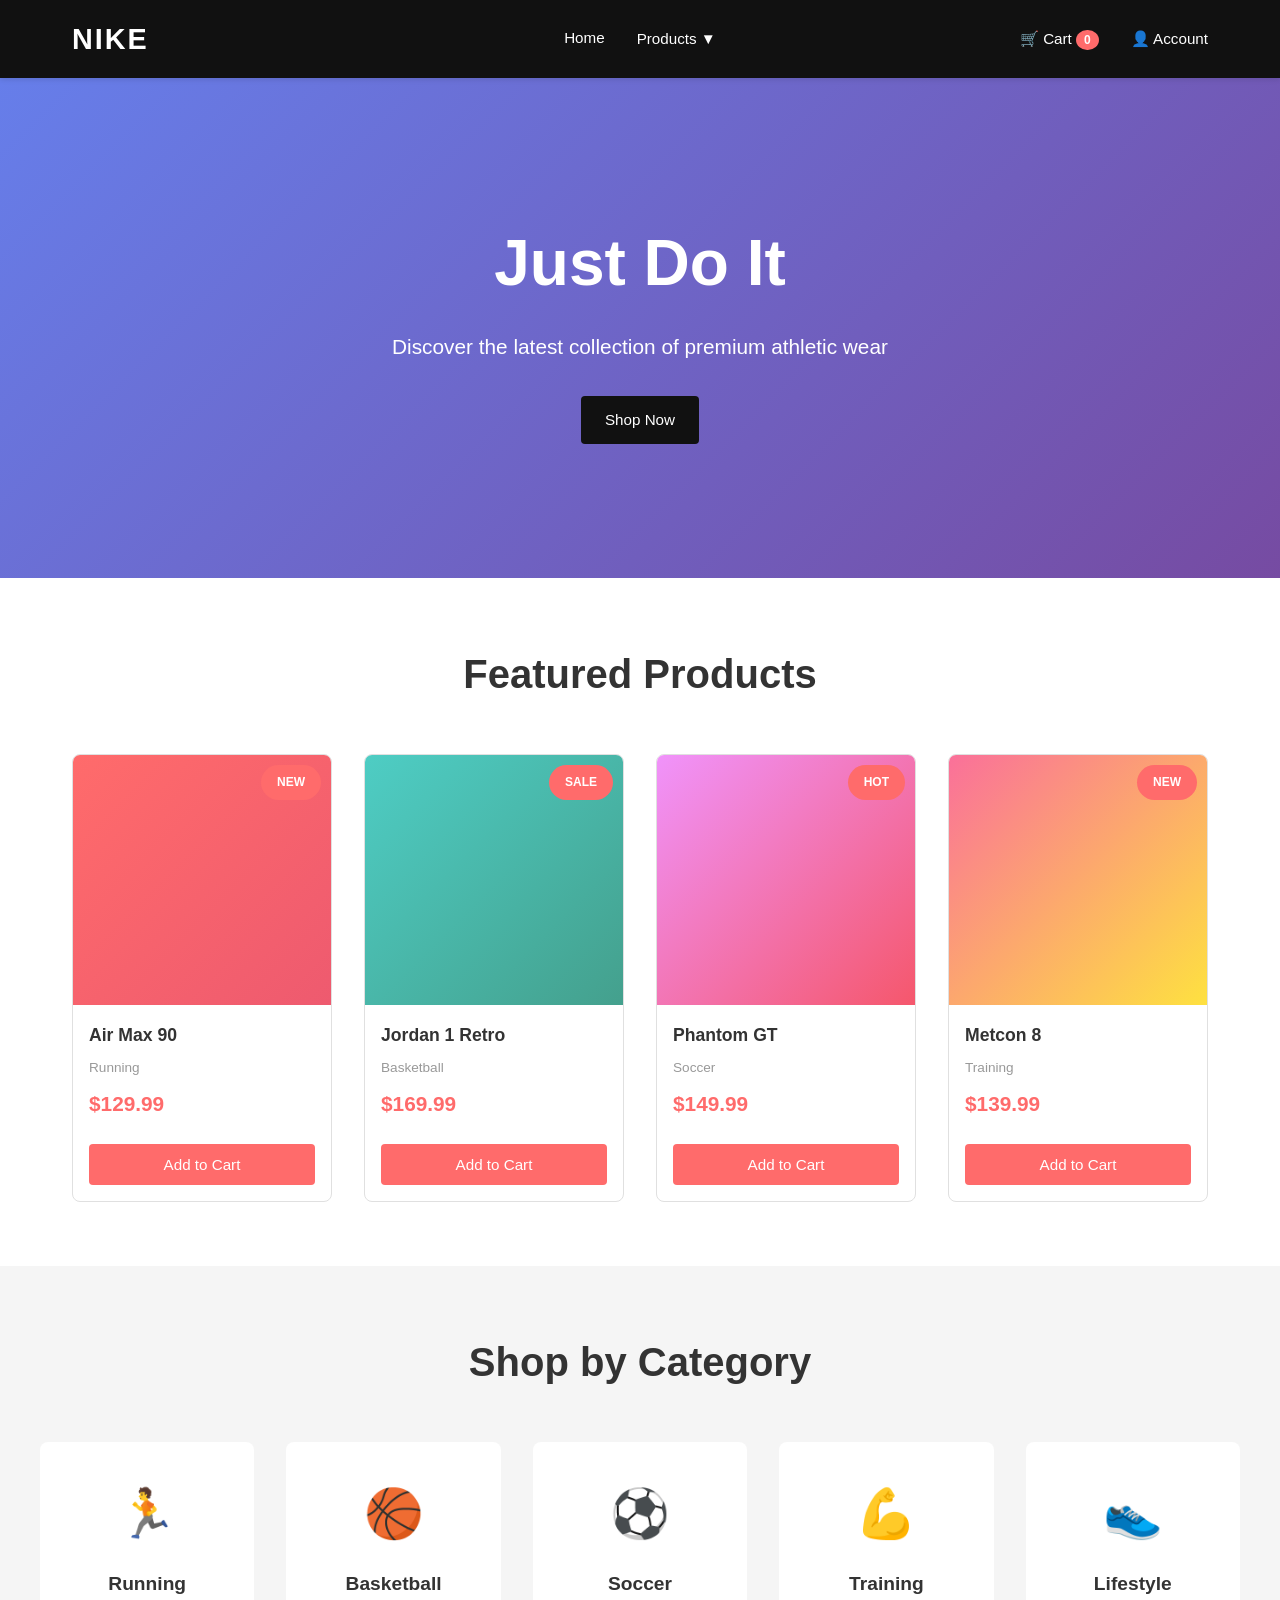
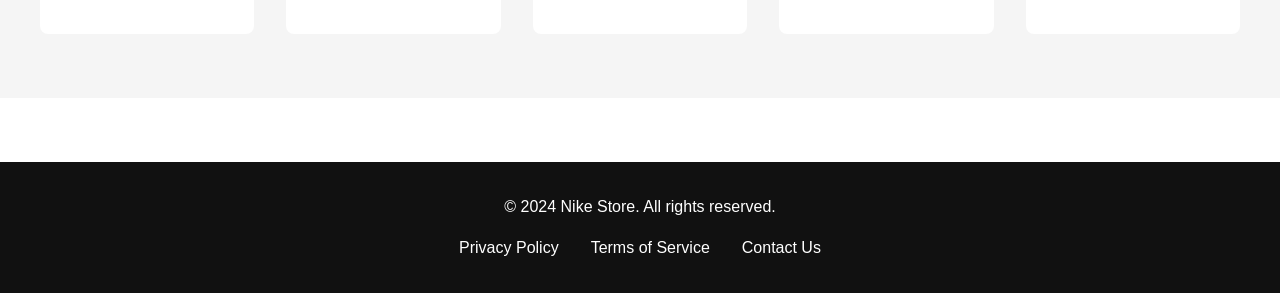
==== index.html @ 8a924c32 "Add files via upload" ====
<!DOCTYPE html>
<html lang="en">
<head>
    <meta charset="UTF-8">
    <meta name="viewport" content="width=device-width, initial-scale=1.0">
    <title>Nike Store - Just Do It</title>
    <link rel="stylesheet" href="styles.css">
</head>
<body>
    <!-- Navigation Bar -->
    <nav class="navbar">
        <div class="nav-container">
            <div class="nav-left">
                <a href="index.html" class="logo">NIKE</a>
            </div>
            <div class="nav-center">
                <a href="index.html" class="nav-link">Home</a>
                <div class="dropdown">
                    <button class="nav-link dropdown-btn">Products ▼</button>
                    <div class="dropdown-content">
                        <a href="products.html?category=running">Running</a>
                        <a href="products.html?category=basketball">Basketball</a>
                        <a href="products.html?category=soccer">Soccer</a>
                        <a href="products.html?category=training">Training</a>
                        <a href="products.html?category=lifestyle">Lifestyle</a>
                    </div>
                </div>
            </div>
            <div class="nav-right">
                <a href="cart.html" class="nav-link cart-icon">🛒 Cart <span class="cart-count">0</span></a>
                <a href="account.html" class="nav-link">👤 Account</a>
            </div>
        </div>
    </nav>

    <!-- Hero Section -->
    <section class="hero">
        <div class="hero-content">
            <h1>Just Do It</h1>
            <p>Discover the latest collection of premium athletic wear</p>
            <a href="products.html" class="btn btn-primary">Shop Now</a>
        </div>
    </section>

    <!-- Featured Products -->
    <section class="featured">
        <h2>Featured Products</h2>
        <div class="products-grid">
            <div class="product-card">
                <div class="product-image" style="background: linear-gradient(135deg, #ff6b6b, #ee5a6f);">
                    <span class="product-badge">NEW</span>
                </div>
                <h3>Air Max 90</h3>
                <p class="category">Running</p>
                <p class="price">$129.99</p>
                <button class="btn btn-secondary" onclick="addToCart('Air Max 90', 129.99)">Add to Cart</button>
            </div>

            <div class="product-card">
                <div class="product-image" style="background: linear-gradient(135deg, #4ecdc4, #44a08d);">
                    <span class="product-badge">SALE</span>
                </div>
                <h3>Jordan 1 Retro</h3>
                <p class="category">Basketball</p>
                <p class="price">$169.99</p>
                <button class="btn btn-secondary" onclick="addToCart('Jordan 1 Retro', 169.99)">Add to Cart</button>
            </div>

            <div class="product-card">
                <div class="product-image" style="background: linear-gradient(135deg, #f093fb, #f5576c);">
                    <span class="product-badge">HOT</span>
                </div>
                <h3>Phantom GT</h3>
                <p class="category">Soccer</p>
                <p class="price">$149.99</p>
                <button class="btn btn-secondary" onclick="addToCart('Phantom GT', 149.99)">Add to Cart</button>
            </div>

            <div class="product-card">
                <div class="product-image" style="background: linear-gradient(135deg, #fa709a, #fee140);">
                    <span class="product-badge">NEW</span>
                </div>
                <h3>Metcon 8</h3>
                <p class="category">Training</p>
                <p class="price">$139.99</p>
                <button class="btn btn-secondary" onclick="addToCart('Metcon 8', 139.99)">Add to Cart</button>
            </div>
        </div>
    </section>

    <!-- Categories Section -->
    <section class="categories">
        <h2>Shop by Category</h2>
        <div class="category-grid">
            <a href="products.html?category=running" class="category-box">
                <div class="category-icon">🏃</div>
                <h3>Running</h3>
            </a>
            <a href="products.html?category=basketball" class="category-box">
                <div class="category-icon">🏀</div>
                <h3>Basketball</h3>
            </a>
            <a href="products.html?category=soccer" class="category-box">
                <div class="category-icon">⚽</div>
                <h3>Soccer</h3>
            </a>
            <a href="products.html?category=training" class="category-box">
                <div class="category-icon">💪</div>
                <h3>Training</h3>
            </a>
            <a href="products.html?category=lifestyle" class="category-box">
                <div class="category-icon">👟</div>
                <h3>Lifestyle</h3>
            </a>
        </div>
    </section>

    <!-- Footer -->
    <footer class="footer">
        <div class="footer-content">
            <p>&copy; 2024 Nike Store. All rights reserved.</p>
            <div class="footer-links">
                <a href="#">Privacy Policy</a>
                <a href="#">Terms of Service</a>
                <a href="#">Contact Us</a>
            </div>
        </div>
    </footer>

    <script src="script.js"></script>
</body>
</html>
---- styles.css ----
* {
    margin: 0;
    padding: 0;
    box-sizing: border-box;
}

:root {
    --primary-color: #111;
    --secondary-color: #fff;
    --accent-color: #ff6b6b;
    --text-color: #333;
    --light-gray: #f5f5f5;
    --border-color: #e0e0e0;
}

body {
    font-family: 'Segoe UI', Tahoma, Geneva, Verdana, sans-serif;
    color: var(--text-color);
    line-height: 1.6;
}

/* Navigation Bar */
.navbar {
    background-color: var(--primary-color);
    color: var(--secondary-color);
    padding: 1rem 0;
    position: sticky;
    top: 0;
    z-index: 1000;
    box-shadow: 0 2px 5px rgba(0, 0, 0, 0.1);
}

.nav-container {
    max-width: 1200px;
    margin: 0 auto;
    display: flex;
    justify-content: space-between;
    align-items: center;
    padding: 0 2rem;
}

.nav-left {
    flex: 1;
}

.logo {
    font-size: 1.8rem;
    font-weight: bold;
    color: var(--secondary-color);
    text-decoration: none;
    letter-spacing: 2px;
}

.nav-center {
    flex: 2;
    display: flex;
    justify-content: center;
    gap: 2rem;
}

.nav-right {
    flex: 1;
    display: flex;
    justify-content: flex-end;
    gap: 2rem;
}

.nav-link {
    color: var(--secondary-color);
    text-decoration: none;
    font-size: 0.95rem;
    transition: opacity 0.3s;
    background: none;
    border: none;
    cursor: pointer;
}

.nav-link:hover {
    opacity: 0.7;
}

.cart-icon {
    position: relative;
}

.cart-count {
    background-color: var(--accent-color);
    color: white;
    border-radius: 50%;
    padding: 0.2rem 0.5rem;
    font-size: 0.75rem;
    font-weight: bold;
}

/* Dropdown Menu */
.dropdown {
    position: relative;
    display: inline-block;
}

.dropdown-btn {
    padding: 0;
}

.dropdown-content {
    display: none;
    position: absolute;
    background-color: var(--secondary-color);
    min-width: 200px;
    box-shadow: 0 8px 16px rgba(0, 0, 0, 0.2);
    padding: 1rem 0;
    z-index: 1;
    top: 100%;
    left: 0;
    border-radius: 4px;
}

.dropdown-content a {
    color: var(--text-color);
    padding: 0.75rem 1.5rem;
    text-decoration: none;
    display: block;
    transition: background-color 0.3s;
}

.dropdown-content a:hover {
    background-color: var(--light-gray);
}

.dropdown:hover .dropdown-content {
    display: block;
}

/* Hero Section */
.hero {
    background: linear-gradient(135deg, #667eea 0%, #764ba2 100%);
    color: var(--secondary-color);
    padding: 8rem 2rem;
    text-align: center;
    min-height: 500px;
    display: flex;
    align-items: center;
    justify-content: center;
}

.hero-content h1 {
    font-size: 4rem;
    margin-bottom: 1rem;
    font-weight: bold;
}

.hero-content p {
    font-size: 1.3rem;
    margin-bottom: 2rem;
}

/* Buttons */
.btn {
    padding: 0.75rem 1.5rem;
    border: none;
    border-radius: 4px;
    cursor: pointer;
    font-size: 0.95rem;
    transition: all 0.3s;
    text-decoration: none;
    display: inline-block;
}

.btn-primary {
    background-color: var(--primary-color);
    color: var(--secondary-color);
}

.btn-primary:hover {
    background-color: var(--accent-color);
    transform: translateY(-2px);
}

.btn-secondary {
    background-color: var(--accent-color);
    color: var(--secondary-color);
}

.btn-secondary:hover {
    background-color: #ff5252;
    transform: translateY(-2px);
}

/* Featured Section */
.featured {
    max-width: 1200px;
    margin: 4rem auto;
    padding: 0 2rem;
}

.featured h2 {
    font-size: 2.5rem;
    margin-bottom: 3rem;
    text-align: center;
}

.products-grid {
    display: grid;
    grid-template-columns: repeat(auto-fit, minmax(250px, 1fr));
    gap: 2rem;
}

.product-card {
    background: var(--secondary-color);
    border: 1px solid var(--border-color);
    border-radius: 8px;
    overflow: hidden;
    transition: transform 0.3s, box-shadow 0.3s;
    cursor: pointer;
}

.product-card:hover {
    transform: translateY(-5px);
    box-shadow: 0 10px 25px rgba(0, 0, 0, 0.1);
}

.product-image {
    width: 100%;
    height: 250px;
    position: relative;
    display: flex;
    align-items: center;
    justify-content: center;
}

.product-badge {
    position: absolute;
    top: 10px;
    right: 10px;
    background-color: var(--accent-color);
    color: white;
    padding: 0.5rem 1rem;
    border-radius: 20px;
    font-size: 0.75rem;
    font-weight: bold;
}

.product-card h3 {
    padding: 1rem 1rem 0.5rem;
    font-size: 1.1rem;
}

.product-card .category {
    padding: 0 1rem;
    color: #999;
    font-size: 0.85rem;
}

.product-card .price {
    padding: 0.5rem 1rem;
    font-size: 1.3rem;
    font-weight: bold;
    color: var(--accent-color);
}

.product-card .btn {
    width: calc(100% - 2rem);
    margin: 1rem;
}

/* Categories Section */
.categories {
    background-color: var(--light-gray);
    padding: 4rem 2rem;
    margin-top: 4rem;
}

.categories h2 {
    font-size: 2.5rem;
    margin-bottom: 3rem;
    text-align: center;
}

.category-grid {
    display: grid;
    grid-template-columns: repeat(auto-fit, minmax(150px, 1fr));
    gap: 2rem;
    max-width: 1200px;
    margin: 0 auto;
}

.category-box {
    background: var(--secondary-color);
    padding: 2rem;
    border-radius: 8px;
    text-align: center;
    text-decoration: none;
    color: var(--text-color);
    transition: all 0.3s;
    border: 2px solid transparent;
}

.category-box:hover {
    border-color: var(--accent-color);
    transform: translateY(-5px);
}

.category-icon {
    font-size: 3rem;
    margin-bottom: 1rem;
}

.category-box h3 {
    font-size: 1.2rem;
}

/* Products Section */
.products-section {
    max-width: 1200px;
    margin: 3rem auto;
    padding: 0 2rem;
}

.products-header {
    display: flex;
    justify-content: space-between;
    align-items: center;
    margin-bottom: 3rem;
    flex-wrap: wrap;
    gap: 2rem;
}

.products-header h1 {
    font-size: 2.5rem;
}

.filter-bar {
    display: flex;
    gap: 1rem;
}

.filter-bar select {
    padding: 0.75rem;
    border: 1px solid var(--border-color);
    border-radius: 4px;
    font-size: 0.95rem;
}

/* Cart Section */
.cart-section {
    max-width: 1200px;
    margin: 3rem auto;
    padding: 0 2rem;
}

.cart-section h1 {
    font-size: 2.5rem;
    margin-bottom: 2rem;
}

.cart-container {
    display: grid;
    grid-template-columns: 2fr 1fr;
    gap: 2rem;
}

.cart-items {
    background: var(--secondary-color);
    border: 1px solid var(--border-color);
    border-radius: 8px;
    padding: 2rem;
}

.cart-item {
    display: flex;
    justify-content: space-between;
    align-items: center;
    padding: 1.5rem 0;
    border-bottom: 1px solid var(--border-color);
}

.cart-item:last-child {
    border-bottom: none;
}

.item-info {
    flex: 1;
}

.item-info h3 {
    margin-bottom: 0.5rem;
}

.item-info p {
    color: #999;
    font-size: 0.9rem;
}

.item-quantity {
    display: flex;
    align-items: center;
    gap: 0.5rem;
    margin: 0 2rem;
}

.item-quantity button {
    width: 30px;
    height: 30px;
    border: 1px solid var(--border-color);
    background: var(--light-gray);
    cursor: pointer;
    border-radius: 4px;
}

.item-price {
    font-weight: bold;
    font-size: 1.1rem;
    min-width: 80px;
    text-align: right;
}

.remove-btn {
    background: none;
    border: none;
    color: var(--accent-color);
    cursor: pointer;
    font-size: 1.2rem;
    margin-left: 1rem;
}

.empty-cart {
    text-align: center;
    padding: 3rem;
    color: #999;
}

.empty-cart p {
    font-size: 1.1rem;
    margin-bottom: 1.5rem;
}

.cart-summary {
    background: var(--light-gray);
    padding: 2rem;
    border-radius: 8px;
    height: fit-content;
}

.cart-summary h2 {
    margin-bottom: 1.5rem;
    font-size: 1.3rem;
}

.summary-row {
    display: flex;
    justify-content: space-between;
    margin-bottom: 1rem;
    font-size: 0.95rem;
}

.summary-row.total {
    border-top: 2px solid var(--border-color);
    padding-top: 1rem;
    font-size: 1.2rem;
    font-weight: bold;
}

.cart-summary .btn {
    width: 100%;
    margin-top: 1rem;
}

/* Account Section */
.account-section {
    max-width: 800px;
    margin: 3rem auto;
    padding: 0 2rem;
}

.account-container {
    background: var(--secondary-color);
    border: 1px solid var(--border-color);
    border-radius: 8px;
    overflow: hidden;
}

.account-tabs {
    display: flex;
    border-bottom: 1px solid var(--border-color);
    background-color: var(--light-gray);
}

.tab-btn {
    flex: 1;
    padding: 1rem;
    border: none;
    background: none;
    cursor: pointer;
    font-size: 0.95rem;
    transition: all 0.3s;
    border-bottom: 3px solid transparent;
}

.tab-btn.active {
    background-color: var(--secondary-color);
    border-bottom-color: var(--accent-color);
    font-weight: bold;
}

.tab-btn:hover {
    background-color: var(--secondary-color);
}

.tab-content {
    display: none;
    padding: 2rem;
}

.tab-content.active {
    display: block;
}

.tab-content h2 {
    margin-bottom: 2rem;
    font-size: 1.5rem;
}

.form-group {
    margin-bottom: 1.5rem;
}

.form-group label {
    display: block;
    margin-bottom: 0.5rem;
    font-weight: 500;
}

.form-group input {
    width: 100%;
    padding: 0.75rem;
    border: 1px solid var(--border-color);
    border-radius: 4px;
    font-size: 0.95rem;
}

.form-group input:focus {
    outline: none;
    border-color: var(--accent-color);
    box-shadow: 0 0 5px rgba(255, 107, 107, 0.3);
}

.profile-info,
.orders-info {
    background: var(--light-gray);
    padding: 2rem;
    border-radius: 4px;
    margin-bottom: 1rem;
}

.profile-info p,
.orders-info p {
    color: #999;
}

/* Footer */
.footer {
    background-color: var(--primary-color);
    color: var(--secondary-color);
    padding: 2rem;
    margin-top: 4rem;
    text-align: center;
}

.footer-content {
    max-width: 1200px;
    margin: 0 auto;
}

.footer-links {
    margin-top: 1rem;
    display: flex;
    justify-content: center;
    gap: 2rem;
}

.footer-links a {
    color: var(--secondary-color);
    text-decoration: none;
    transition: opacity 0.3s;
}

.footer-links a:hover {
    opacity: 0.7;
}

/* Responsive Design */
@media (max-width: 768px) {
    .nav-container {
        flex-direction: column;
        gap: 1rem;
    }

    .nav-center,
    .nav-right {
        flex: none;
        gap: 1rem;
    }

    .hero-content h1 {
        font-size: 2.5rem;
    }

    .products-header {
        flex-direction: column;
        align-items: flex-start;
    }

    .cart-container {
        grid-template-columns: 1fr;
    }

    .cart-item {
        flex-direction: column;
        align-items: flex-start;
        gap: 1rem;
    }

    .item-quantity,
    .item-price {
        margin: 0;
    }

    .account-tabs {
        flex-wrap: wrap;
    }

    .tab-btn {
        flex: 0 1 50%;
    }
}
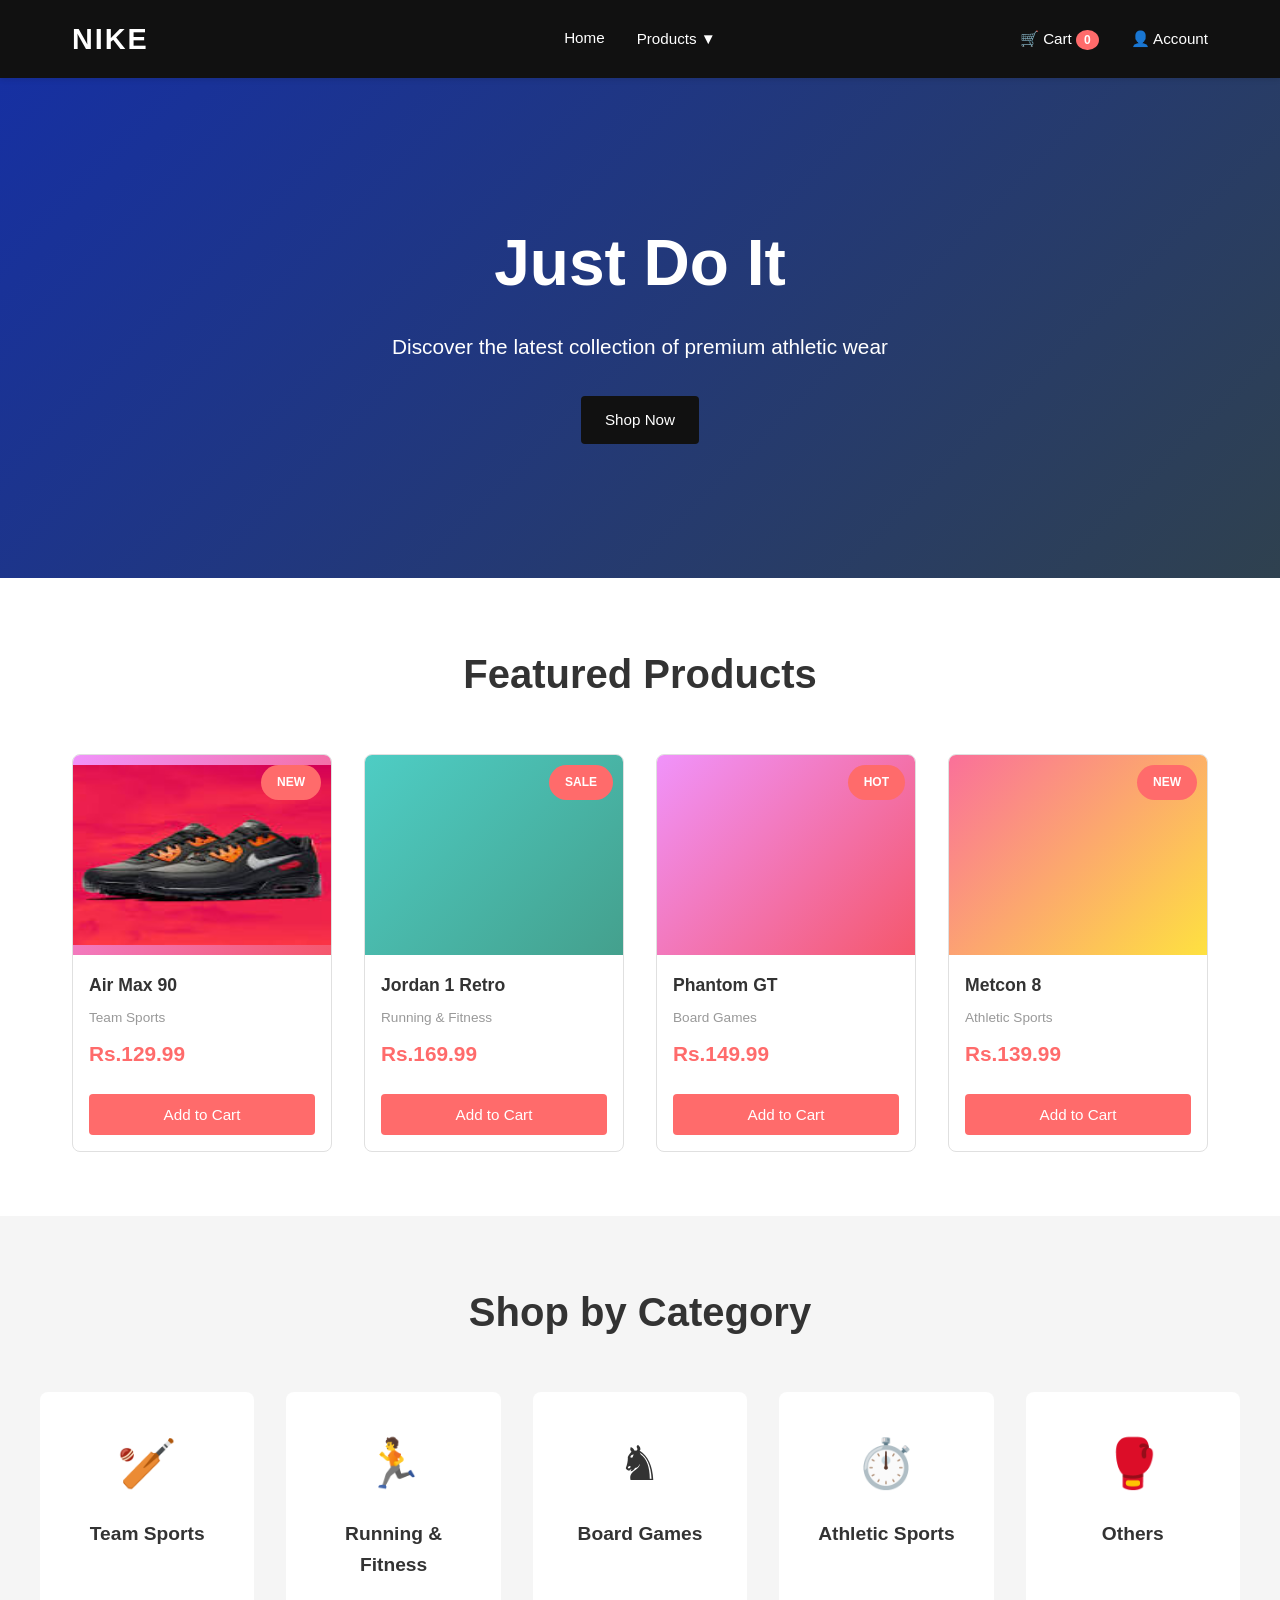
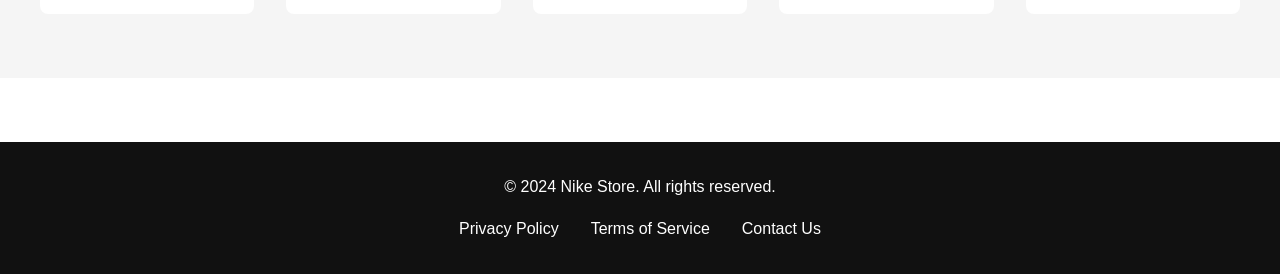
==== commit 48f12ef5: "Add files via upload" ====
--- a/index.html
+++ b/index.html
@@ -1,132 +1,194 @@
-<!DOCTYPE html>
-<html lang="en">
-<head>
-    <meta charset="UTF-8">
-    <meta name="viewport" content="width=device-width, initial-scale=1.0">
-    <title>Nike Store - Just Do It</title>
-    <link rel="stylesheet" href="styles.css">
-</head>
-<body>
-    <!-- Navigation Bar -->
-    <nav class="navbar">
-        <div class="nav-container">
-            <div class="nav-left">
-                <a href="index.html" class="logo">NIKE</a>
-            </div>
-            <div class="nav-center">
-                <a href="index.html" class="nav-link">Home</a>
-                <div class="dropdown">
-                    <button class="nav-link dropdown-btn">Products ▼</button>
-                    <div class="dropdown-content">
-                        <a href="products.html?category=running">Running</a>
-                        <a href="products.html?category=basketball">Basketball</a>
-                        <a href="products.html?category=soccer">Soccer</a>
-                        <a href="products.html?category=training">Training</a>
-                        <a href="products.html?category=lifestyle">Lifestyle</a>
-                    </div>
-                </div>
-            </div>
-            <div class="nav-right">
-                <a href="cart.html" class="nav-link cart-icon">🛒 Cart <span class="cart-count">0</span></a>
-                <a href="account.html" class="nav-link">👤 Account</a>
-            </div>
-        </div>
-    </nav>
-
-    <!-- Hero Section -->
-    <section class="hero">
-        <div class="hero-content">
-            <h1>Just Do It</h1>
-            <p>Discover the latest collection of premium athletic wear</p>
-            <a href="products.html" class="btn btn-primary">Shop Now</a>
-        </div>
-    </section>
-
-    <!-- Featured Products -->
-    <section class="featured">
-        <h2>Featured Products</h2>
-        <div class="products-grid">
-            <div class="product-card">
-                <div class="product-image" style="background: linear-gradient(135deg, #ff6b6b, #ee5a6f);">
-                    <span class="product-badge">NEW</span>
-                </div>
-                <h3>Air Max 90</h3>
-                <p class="category">Running</p>
-                <p class="price">$129.99</p>
-                <button class="btn btn-secondary" onclick="addToCart('Air Max 90', 129.99)">Add to Cart</button>
-            </div>
-
-            <div class="product-card">
-                <div class="product-image" style="background: linear-gradient(135deg, #4ecdc4, #44a08d);">
-                    <span class="product-badge">SALE</span>
-                </div>
-                <h3>Jordan 1 Retro</h3>
-                <p class="category">Basketball</p>
-                <p class="price">$169.99</p>
-                <button class="btn btn-secondary" onclick="addToCart('Jordan 1 Retro', 169.99)">Add to Cart</button>
-            </div>
-
-            <div class="product-card">
-                <div class="product-image" style="background: linear-gradient(135deg, #f093fb, #f5576c);">
-                    <span class="product-badge">HOT</span>
-                </div>
-                <h3>Phantom GT</h3>
-                <p class="category">Soccer</p>
-                <p class="price">$149.99</p>
-                <button class="btn btn-secondary" onclick="addToCart('Phantom GT', 149.99)">Add to Cart</button>
-            </div>
-
-            <div class="product-card">
-                <div class="product-image" style="background: linear-gradient(135deg, #fa709a, #fee140);">
-                    <span class="product-badge">NEW</span>
-                </div>
-                <h3>Metcon 8</h3>
-                <p class="category">Training</p>
-                <p class="price">$139.99</p>
-                <button class="btn btn-secondary" onclick="addToCart('Metcon 8', 139.99)">Add to Cart</button>
-            </div>
-        </div>
-    </section>
-
-    <!-- Categories Section -->
-    <section class="categories">
-        <h2>Shop by Category</h2>
-        <div class="category-grid">
-            <a href="products.html?category=running" class="category-box">
-                <div class="category-icon">🏃</div>
-                <h3>Running</h3>
-            </a>
-            <a href="products.html?category=basketball" class="category-box">
-                <div class="category-icon">🏀</div>
-                <h3>Basketball</h3>
-            </a>
-            <a href="products.html?category=soccer" class="category-box">
-                <div class="category-icon">⚽</div>
-                <h3>Soccer</h3>
-            </a>
-            <a href="products.html?category=training" class="category-box">
-                <div class="category-icon">💪</div>
-                <h3>Training</h3>
-            </a>
-            <a href="products.html?category=lifestyle" class="category-box">
-                <div class="category-icon">👟</div>
-                <h3>Lifestyle</h3>
-            </a>
-        </div>
-    </section>
-
-    <!-- Footer -->
-    <footer class="footer">
-        <div class="footer-content">
-            <p>&copy; 2024 Nike Store. All rights reserved.</p>
-            <div class="footer-links">
-                <a href="#">Privacy Policy</a>
-                <a href="#">Terms of Service</a>
-                <a href="#">Contact Us</a>
-            </div>
-        </div>
-    </footer>
-
-    <script src="script.js"></script>
-</body>
-</html>
+<!DOCTYPE html>
+<html lang="en">
+
+<head>
+    <meta charset="UTF-8">
+    <meta name="viewport" content="width=device-width, initial-scale=1.0">
+    <title>Nike Store - Just Do It</title>
+    <link rel="stylesheet" href="styles.css">
+</head>
+
+<body>
+    <!-- Navigation Bar -->
+    <nav class="navbar">
+        <div class="nav-container">
+            <div class="nav-left">
+                <a href="index.html" class="logo">NIKE</a>
+            </div>
+            <div class="nav-center">
+                <a href="index.html" class="nav-link">Home</a>
+                <div class="dropdown">
+                    <button class="nav-link dropdown-btn">Products ▼</button>
+                    <div class="dropdown-content">
+                        <div class="submenu-container">
+                            <a href="products.html?category=team" class="submenu-trigger">Team Sports <span
+                                    class="arrow">▶</span></a>
+                            <div class="submenu-content">
+                                <a href="products.html?sport=cricket">Cricket</a>
+                                <a href="products.html?sport=football">Football</a>
+                                <a href="products.html?sport=basketball">Basketball</a>
+                                <a href="products.html?sport=volleyball">Volleyball</a>
+                                <a href="products.html?sport=rugby">Rugby</a>
+                                <a href="products.html?sport=baseball">Baseball</a>
+                                <a href="products.html?sport=netball">Netball</a>
+                                <a href="products.html?sport=hockey">Hockey</a>
+                            </div>
+                        </div>
+                        <div class="submenu-container">
+                            <a href="products.html?category=running" class="submenu-trigger">Running & Fitness <span
+                                    class="arrow">▶</span></a>
+                            <div class="submenu-content">
+                                <a href="products.html?sport=gym">GYM & Fitness</a>
+                                <a href="products.html?sport=yoga">Yoga</a>
+                                <a href="products.html?sport=swimming">Swimming</a>
+                            </div>
+                        </div>
+                        <div class="submenu-container">
+                            <a href="products.html?category=board" class="submenu-trigger">Board Games <span
+                                    class="arrow">▶</span></a>
+                            <div class="submenu-content">
+                                <a href="products.html?sport=chess">Chess</a>
+                                <a href="products.html?sport=daam">Daam</a>
+                                <a href="products.html?sport=carrom">Carrom</a>
+                                <a href="products.html?sport=scrabble">Scrabble</a>
+                            </div>
+                        </div>
+                        <div class="submenu-container">
+                            <a href="products.html?category=athletic" class="submenu-trigger">Athletic Sports<span
+                                    class="arrow">▶</span></a>
+                            <div class="submenu-content">
+                                <a href="products.html?sport=hammer">Hammer Throw</a>
+                                <a href="products.html?sport=medals">Medals</a>
+                                <a href="products.html?sport=relay">Relay</a>
+                                <a href="products.html?sport=discus">Discus</a>
+                            </div>
+                        </div>
+                        <div class="submenu-container">
+                            <a href="products.html?category=racket" class="submenu-trigger">Racket Sports <span
+                                    class="arrow">▶</span></a>
+                            <div class="submenu-content">
+                                <a href="products.html?sport=tennis">Tennis</a>
+                                <a href="products.html?sport=badminton">Badminton</a>
+                                <a href="products.html?sport=table-tennis">Table Tennis</a>
+                            </div>
+                        </div>
+                        <div class="submenu-container">
+                            <a href="products.html?category=others" class="submenu-trigger">Others <span
+                                    class="arrow">▶</span></a>
+                            <div class="submenu-content">
+                                <a href="products.html?sport=cycling">Cycling</a>
+                                <a href="products.html?sport=skating">Skating</a>
+                                <a href="products.html?sport=boxing">Boxing</a>
+                            </div>
+                        </div>
+
+                    </div>
+                </div>
+            </div>
+            <div class="nav-right">
+                <a href="cart.html" class="nav-link cart-icon">🛒 Cart <span class="cart-count">0</span></a>
+                <a href="account.html" class="nav-link">👤 Account</a>
+            </div>
+        </div>
+    </nav>
+
+    <!-- Hero Section -->
+    <section class="hero">
+        <div class="hero-content">
+            <h1>Just Do It</h1>
+            <p>Discover the latest collection of premium athletic wear</p>
+            <a href="products.html" class="btn btn-primary">Shop Now</a>
+        </div>
+    </section>
+
+    <!-- Featured Products -->
+    <section class="featured">
+        <h2>Featured Products</h2>
+        <div class="products-grid">
+            <div class="product-card">
+                <div class="product-image" style="background: linear-gradient(135deg, #f093fb, #f5576c);">
+                    <img
+                        src="[data-uri]">
+                    <span class="product-badge">NEW</span>
+                </div>
+                <h3>Air Max 90</h3>
+                <p class="category">Team Sports</p>
+                <p class="price">Rs.129.99</p>
+                <button class="btn btn-secondary" onclick="addToCart('Air Max 90', 129.99)">Add to Cart</button>
+            </div>
+
+            <div class="product-card">
+                <div class="product-image" style="background: linear-gradient(135deg, #4ecdc4, #44a08d);">
+                    <span class="product-badge">SALE</span>
+                </div>
+                <h3>Jordan 1 Retro</h3>
+                <p class="category">Running & Fitness</p>
+                <p class="price">Rs.169.99</p>
+                <button class="btn btn-secondary" onclick="addToCart('Jordan 1 Retro', 169.99)">Add to Cart</button>
+            </div>
+
+            <div class="product-card">
+                <div class="product-image" style="background: linear-gradient(135deg, #f093fb, #f5576c);">
+                    <span class="product-badge">HOT</span>
+                </div>
+                <h3>Phantom GT</h3>
+                <p class="category">Board Games</p>
+                <p class="price">Rs.149.99</p>
+                <button class="btn btn-secondary" onclick="addToCart('Phantom GT', 149.99)">Add to Cart</button>
+            </div>
+
+            <div class="product-card">
+                <div class="product-image" style="background: linear-gradient(135deg, #fa709a, #fee140);">
+                    <span class="product-badge">NEW</span>
+                </div>
+                <h3>Metcon 8</h3>
+                <p class="category">Athletic Sports</p>
+                <p class="price">Rs.139.99</p>
+                <button class="btn btn-secondary" onclick="addToCart('Metcon 8', 139.99)">Add to Cart</button>
+            </div>
+        </div>
+    </section>
+
+    <!-- Categories Section -->
+    <section class="categories">
+        <h2>Shop by Category</h2>
+        <div class="category-grid">
+            <a href="products.html?category=team" class="category-box">
+                <div class="category-icon">🏏</div>
+                <h3>Team Sports</h3>
+            </a>
+            <a href="products.html?category=running" class="category-box">
+                <div class="category-icon">🏃</div>
+                <h3>Running & Fitness</h3>
+            </a>
+            <a href="products.html?category=board" class="category-box">
+                <div class="category-icon">♞</div>
+                <h3>Board Games</h3>
+            </a>
+            <a href="products.html?category=athletic" class="category-box">
+                <div class="category-icon">⏱️</div>
+                <h3>Athletic Sports</h3>
+            </a>
+            <a href="products.html?category=others" class="category-box">
+                <div class="category-icon">🥊</div>
+                <h3>Others</h3>
+            </a>
+        </div>
+    </section>
+
+    <!-- Footer -->
+    <footer class="footer">
+        <div class="footer-content">
+            <p>&copy; 2024 Nike Store. All rights reserved.</p>
+            <div class="footer-links">
+                <a href="#">Privacy Policy</a>
+                <a href="#">Terms of Service</a>
+                <a href="#">Contact Us</a>
+            </div>
+        </div>
+    </footer>
+
+    <script src="script.js"></script>
+</body>
+
+</html>
--- a/styles.css
+++ b/styles.css
@@ -1,635 +1,718 @@
-* {
-    margin: 0;
-    padding: 0;
-    box-sizing: border-box;
-}
-
-:root {
-    --primary-color: #111;
-    --secondary-color: #fff;
-    --accent-color: #ff6b6b;
-    --text-color: #333;
-    --light-gray: #f5f5f5;
-    --border-color: #e0e0e0;
-}
-
-body {
-    font-family: 'Segoe UI', Tahoma, Geneva, Verdana, sans-serif;
-    color: var(--text-color);
-    line-height: 1.6;
-}
-
-/* Navigation Bar */
-.navbar {
-    background-color: var(--primary-color);
-    color: var(--secondary-color);
-    padding: 1rem 0;
-    position: sticky;
-    top: 0;
-    z-index: 1000;
-    box-shadow: 0 2px 5px rgba(0, 0, 0, 0.1);
-}
-
-.nav-container {
-    max-width: 1200px;
-    margin: 0 auto;
-    display: flex;
-    justify-content: space-between;
-    align-items: center;
-    padding: 0 2rem;
-}
-
-.nav-left {
-    flex: 1;
-}
-
-.logo {
-    font-size: 1.8rem;
-    font-weight: bold;
-    color: var(--secondary-color);
-    text-decoration: none;
-    letter-spacing: 2px;
-}
-
-.nav-center {
-    flex: 2;
-    display: flex;
-    justify-content: center;
-    gap: 2rem;
-}
-
-.nav-right {
-    flex: 1;
-    display: flex;
-    justify-content: flex-end;
-    gap: 2rem;
-}
-
-.nav-link {
-    color: var(--secondary-color);
-    text-decoration: none;
-    font-size: 0.95rem;
-    transition: opacity 0.3s;
-    background: none;
-    border: none;
-    cursor: pointer;
-}
-
-.nav-link:hover {
-    opacity: 0.7;
-}
-
-.cart-icon {
-    position: relative;
-}
-
-.cart-count {
-    background-color: var(--accent-color);
-    color: white;
-    border-radius: 50%;
-    padding: 0.2rem 0.5rem;
-    font-size: 0.75rem;
-    font-weight: bold;
-}
-
-/* Dropdown Menu */
-.dropdown {
-    position: relative;
-    display: inline-block;
-}
-
-.dropdown-btn {
-    padding: 0;
-}
-
-.dropdown-content {
-    display: none;
-    position: absolute;
-    background-color: var(--secondary-color);
-    min-width: 200px;
-    box-shadow: 0 8px 16px rgba(0, 0, 0, 0.2);
-    padding: 1rem 0;
-    z-index: 1;
-    top: 100%;
-    left: 0;
-    border-radius: 4px;
-}
-
-.dropdown-content a {
-    color: var(--text-color);
-    padding: 0.75rem 1.5rem;
-    text-decoration: none;
-    display: block;
-    transition: background-color 0.3s;
-}
-
-.dropdown-content a:hover {
-    background-color: var(--light-gray);
-}
-
-.dropdown:hover .dropdown-content {
-    display: block;
-}
-
-/* Hero Section */
-.hero {
-    background: linear-gradient(135deg, #667eea 0%, #764ba2 100%);
-    color: var(--secondary-color);
-    padding: 8rem 2rem;
-    text-align: center;
-    min-height: 500px;
-    display: flex;
-    align-items: center;
-    justify-content: center;
-}
-
-.hero-content h1 {
-    font-size: 4rem;
-    margin-bottom: 1rem;
-    font-weight: bold;
-}
-
-.hero-content p {
-    font-size: 1.3rem;
-    margin-bottom: 2rem;
-}
-
-/* Buttons */
-.btn {
-    padding: 0.75rem 1.5rem;
-    border: none;
-    border-radius: 4px;
-    cursor: pointer;
-    font-size: 0.95rem;
-    transition: all 0.3s;
-    text-decoration: none;
-    display: inline-block;
-}
-
-.btn-primary {
-    background-color: var(--primary-color);
-    color: var(--secondary-color);
-}
-
-.btn-primary:hover {
-    background-color: var(--accent-color);
-    transform: translateY(-2px);
-}
-
-.btn-secondary {
-    background-color: var(--accent-color);
-    color: var(--secondary-color);
-}
-
-.btn-secondary:hover {
-    background-color: #ff5252;
-    transform: translateY(-2px);
-}
-
-/* Featured Section */
-.featured {
-    max-width: 1200px;
-    margin: 4rem auto;
-    padding: 0 2rem;
-}
-
-.featured h2 {
-    font-size: 2.5rem;
-    margin-bottom: 3rem;
-    text-align: center;
-}
-
-.products-grid {
-    display: grid;
-    grid-template-columns: repeat(auto-fit, minmax(250px, 1fr));
-    gap: 2rem;
-}
-
-.product-card {
-    background: var(--secondary-color);
-    border: 1px solid var(--border-color);
-    border-radius: 8px;
-    overflow: hidden;
-    transition: transform 0.3s, box-shadow 0.3s;
-    cursor: pointer;
-}
-
-.product-card:hover {
-    transform: translateY(-5px);
-    box-shadow: 0 10px 25px rgba(0, 0, 0, 0.1);
-}
-
-.product-image {
-    width: 100%;
-    height: 250px;
-    position: relative;
-    display: flex;
-    align-items: center;
-    justify-content: center;
-}
-
-.product-badge {
-    position: absolute;
-    top: 10px;
-    right: 10px;
-    background-color: var(--accent-color);
-    color: white;
-    padding: 0.5rem 1rem;
-    border-radius: 20px;
-    font-size: 0.75rem;
-    font-weight: bold;
-}
-
-.product-card h3 {
-    padding: 1rem 1rem 0.5rem;
-    font-size: 1.1rem;
-}
-
-.product-card .category {
-    padding: 0 1rem;
-    color: #999;
-    font-size: 0.85rem;
-}
-
-.product-card .price {
-    padding: 0.5rem 1rem;
-    font-size: 1.3rem;
-    font-weight: bold;
-    color: var(--accent-color);
-}
-
-.product-card .btn {
-    width: calc(100% - 2rem);
-    margin: 1rem;
-}
-
-/* Categories Section */
-.categories {
-    background-color: var(--light-gray);
-    padding: 4rem 2rem;
-    margin-top: 4rem;
-}
-
-.categories h2 {
-    font-size: 2.5rem;
-    margin-bottom: 3rem;
-    text-align: center;
-}
-
-.category-grid {
-    display: grid;
-    grid-template-columns: repeat(auto-fit, minmax(150px, 1fr));
-    gap: 2rem;
-    max-width: 1200px;
-    margin: 0 auto;
-}
-
-.category-box {
-    background: var(--secondary-color);
-    padding: 2rem;
-    border-radius: 8px;
-    text-align: center;
-    text-decoration: none;
-    color: var(--text-color);
-    transition: all 0.3s;
-    border: 2px solid transparent;
-}
-
-.category-box:hover {
-    border-color: var(--accent-color);
-    transform: translateY(-5px);
-}
-
-.category-icon {
-    font-size: 3rem;
-    margin-bottom: 1rem;
-}
-
-.category-box h3 {
-    font-size: 1.2rem;
-}
-
-/* Products Section */
-.products-section {
-    max-width: 1200px;
-    margin: 3rem auto;
-    padding: 0 2rem;
-}
-
-.products-header {
-    display: flex;
-    justify-content: space-between;
-    align-items: center;
-    margin-bottom: 3rem;
-    flex-wrap: wrap;
-    gap: 2rem;
-}
-
-.products-header h1 {
-    font-size: 2.5rem;
-}
-
-.filter-bar {
-    display: flex;
-    gap: 1rem;
-}
-
-.filter-bar select {
-    padding: 0.75rem;
-    border: 1px solid var(--border-color);
-    border-radius: 4px;
-    font-size: 0.95rem;
-}
-
-/* Cart Section */
-.cart-section {
-    max-width: 1200px;
-    margin: 3rem auto;
-    padding: 0 2rem;
-}
-
-.cart-section h1 {
-    font-size: 2.5rem;
-    margin-bottom: 2rem;
-}
-
-.cart-container {
-    display: grid;
-    grid-template-columns: 2fr 1fr;
-    gap: 2rem;
-}
-
-.cart-items {
-    background: var(--secondary-color);
-    border: 1px solid var(--border-color);
-    border-radius: 8px;
-    padding: 2rem;
-}
-
-.cart-item {
-    display: flex;
-    justify-content: space-between;
-    align-items: center;
-    padding: 1.5rem 0;
-    border-bottom: 1px solid var(--border-color);
-}
-
-.cart-item:last-child {
-    border-bottom: none;
-}
-
-.item-info {
-    flex: 1;
-}
-
-.item-info h3 {
-    margin-bottom: 0.5rem;
-}
-
-.item-info p {
-    color: #999;
-    font-size: 0.9rem;
-}
-
-.item-quantity {
-    display: flex;
-    align-items: center;
-    gap: 0.5rem;
-    margin: 0 2rem;
-}
-
-.item-quantity button {
-    width: 30px;
-    height: 30px;
-    border: 1px solid var(--border-color);
-    background: var(--light-gray);
-    cursor: pointer;
-    border-radius: 4px;
-}
-
-.item-price {
-    font-weight: bold;
-    font-size: 1.1rem;
-    min-width: 80px;
-    text-align: right;
-}
-
-.remove-btn {
-    background: none;
-    border: none;
-    color: var(--accent-color);
-    cursor: pointer;
-    font-size: 1.2rem;
-    margin-left: 1rem;
-}
-
-.empty-cart {
-    text-align: center;
-    padding: 3rem;
-    color: #999;
-}
-
-.empty-cart p {
-    font-size: 1.1rem;
-    margin-bottom: 1.5rem;
-}
-
-.cart-summary {
-    background: var(--light-gray);
-    padding: 2rem;
-    border-radius: 8px;
-    height: fit-content;
-}
-
-.cart-summary h2 {
-    margin-bottom: 1.5rem;
-    font-size: 1.3rem;
-}
-
-.summary-row {
-    display: flex;
-    justify-content: space-between;
-    margin-bottom: 1rem;
-    font-size: 0.95rem;
-}
-
-.summary-row.total {
-    border-top: 2px solid var(--border-color);
-    padding-top: 1rem;
-    font-size: 1.2rem;
-    font-weight: bold;
-}
-
-.cart-summary .btn {
-    width: 100%;
-    margin-top: 1rem;
-}
-
-/* Account Section */
-.account-section {
-    max-width: 800px;
-    margin: 3rem auto;
-    padding: 0 2rem;
-}
-
-.account-container {
-    background: var(--secondary-color);
-    border: 1px solid var(--border-color);
-    border-radius: 8px;
-    overflow: hidden;
-}
-
-.account-tabs {
-    display: flex;
-    border-bottom: 1px solid var(--border-color);
-    background-color: var(--light-gray);
-}
-
-.tab-btn {
-    flex: 1;
-    padding: 1rem;
-    border: none;
-    background: none;
-    cursor: pointer;
-    font-size: 0.95rem;
-    transition: all 0.3s;
-    border-bottom: 3px solid transparent;
-}
-
-.tab-btn.active {
-    background-color: var(--secondary-color);
-    border-bottom-color: var(--accent-color);
-    font-weight: bold;
-}
-
-.tab-btn:hover {
-    background-color: var(--secondary-color);
-}
-
-.tab-content {
-    display: none;
-    padding: 2rem;
-}
-
-.tab-content.active {
-    display: block;
-}
-
-.tab-content h2 {
-    margin-bottom: 2rem;
-    font-size: 1.5rem;
-}
-
-.form-group {
-    margin-bottom: 1.5rem;
-}
-
-.form-group label {
-    display: block;
-    margin-bottom: 0.5rem;
-    font-weight: 500;
-}
-
-.form-group input {
-    width: 100%;
-    padding: 0.75rem;
-    border: 1px solid var(--border-color);
-    border-radius: 4px;
-    font-size: 0.95rem;
-}
-
-.form-group input:focus {
-    outline: none;
-    border-color: var(--accent-color);
-    box-shadow: 0 0 5px rgba(255, 107, 107, 0.3);
-}
-
-.profile-info,
-.orders-info {
-    background: var(--light-gray);
-    padding: 2rem;
-    border-radius: 4px;
-    margin-bottom: 1rem;
-}
-
-.profile-info p,
-.orders-info p {
-    color: #999;
-}
-
-/* Footer */
-.footer {
-    background-color: var(--primary-color);
-    color: var(--secondary-color);
-    padding: 2rem;
-    margin-top: 4rem;
-    text-align: center;
-}
-
-.footer-content {
-    max-width: 1200px;
-    margin: 0 auto;
-}
-
-.footer-links {
-    margin-top: 1rem;
-    display: flex;
-    justify-content: center;
-    gap: 2rem;
-}
-
-.footer-links a {
-    color: var(--secondary-color);
-    text-decoration: none;
-    transition: opacity 0.3s;
-}
-
-.footer-links a:hover {
-    opacity: 0.7;
-}
-
-/* Responsive Design */
-@media (max-width: 768px) {
-    .nav-container {
-        flex-direction: column;
-        gap: 1rem;
-    }
-
-    .nav-center,
-    .nav-right {
-        flex: none;
-        gap: 1rem;
-    }
-
-    .hero-content h1 {
-        font-size: 2.5rem;
-    }
-
-    .products-header {
-        flex-direction: column;
-        align-items: flex-start;
-    }
-
-    .cart-container {
-        grid-template-columns: 1fr;
-    }
-
-    .cart-item {
-        flex-direction: column;
-        align-items: flex-start;
-        gap: 1rem;
-    }
-
-    .item-quantity,
-    .item-price {
-        margin: 0;
-    }
-
-    .account-tabs {
-        flex-wrap: wrap;
-    }
-
-    .tab-btn {
-        flex: 0 1 50%;
-    }
-}
+* {
+    margin: 0;
+    padding: 0;
+    box-sizing: border-box;
+}
+
+:root {
+    --primary-color: #111;
+    --secondary-color: #fff;
+    --accent-color: #ff6b6b;
+    --text-color: #333;
+    --light-gray: #f5f5f5;
+    --border-color: #e0e0e0;
+}
+
+body {
+    font-family: 'Segoe UI', Tahoma, Geneva, Verdana, sans-serif;
+    color: var(--text-color);
+    line-height: 1.6;
+}
+
+/* Navigation Bar */
+.navbar {
+    background-color: var(--primary-color);
+    color: var(--secondary-color);
+    padding: 1rem 0;
+    position: sticky;
+    top: 0;
+    z-index: 1000;
+    box-shadow: 0 2px 5px rgba(0, 0, 0, 0.1);
+}
+
+.nav-container {
+    max-width: 1200px;
+    margin: 0 auto;
+    display: flex;
+    justify-content: space-between;
+    align-items: center;
+    padding: 0 2rem;
+}
+
+.nav-left {
+    flex: 1;
+}
+
+.logo {
+    font-size: 1.8rem;
+    font-weight: bold;
+    color: var(--secondary-color);
+    text-decoration: none;
+    letter-spacing: 2px;
+}
+
+.nav-center {
+    flex: 2;
+    display: flex;
+    justify-content: center;
+    gap: 2rem;
+}
+
+.nav-right {
+    flex: 1;
+    display: flex;
+    justify-content: flex-end;
+    gap: 2rem;
+}
+
+.nav-link {
+    color: var(--secondary-color);
+    text-decoration: none;
+    font-size: 0.95rem;
+    transition: opacity 0.3s;
+    background: none;
+    border: none;
+    cursor: pointer;
+}
+
+.nav-link:hover {
+    opacity: 0.7;
+}
+
+.cart-icon {
+    position: relative;
+}
+
+.cart-count {
+    background-color: var(--accent-color);
+    color: white;
+    border-radius: 50%;
+    padding: 0.2rem 0.5rem;
+    font-size: 0.75rem;
+    font-weight: bold;
+}
+
+/* Dropdown Menu */
+.dropdown {
+    position: relative;
+    display: inline-block;
+}
+
+.dropdown-btn {
+    padding: 0;
+}
+
+.dropdown-content {
+    display: none;
+    position: absolute;
+    background-color: var(--secondary-color);
+    min-width: 200px;
+    box-shadow: 0 8px 16px rgba(0, 0, 0, 0.2);
+    padding: 1rem 0;
+    z-index: 1;
+    top: 100%;
+    left: 0;
+    border-radius: 4px;
+}
+
+.dropdown-content a {
+    color: var(--text-color);
+    padding: 0.75rem 1.5rem;
+    text-decoration: none;
+    display: block;
+    transition: background-color 0.3s;
+}
+
+.dropdown-content a:hover {
+    background-color: var(--light-gray);
+}
+
+.dropdown:hover .dropdown-content {
+    display: block;
+}
+
+/* Hero Section */
+.hero {
+    background: linear-gradient(135deg, #1630a2 0%, #2f414f 100%);
+    color: var(--secondary-color);
+    padding: 8rem 2rem;
+    text-align: center;
+    min-height: 500px;
+    display: flex;
+    align-items: center;
+    justify-content: center;
+}
+
+.hero-content h1 {
+    font-size: 4rem;
+    margin-bottom: 1rem;
+    font-weight: bold;
+}
+
+.hero-content p {
+    font-size: 1.3rem;
+    margin-bottom: 2rem;
+}
+
+/* Buttons */
+.btn {
+    padding: 0.75rem 1.5rem;
+    border: none;
+    border-radius: 4px;
+    cursor: pointer;
+    font-size: 0.95rem;
+    transition: all 0.3s;
+    text-decoration: none;
+    display: inline-block;
+}
+
+.btn-primary {
+    background-color: var(--primary-color);
+    color: var(--secondary-color);
+}
+
+.btn-primary:hover {
+    background-color: var(--accent-color);
+    transform: translateY(-2px);
+}
+
+.btn-secondary {
+    background-color: var(--accent-color);
+    color: var(--secondary-color);
+}
+
+.btn-secondary:hover {
+    background-color: #ff5252;
+    transform: translateY(-2px);
+}
+
+/* Featured Section */
+.featured {
+    max-width: 1200px;
+    margin: 4rem auto;
+    padding: 0 2rem;
+}
+
+.featured h2 {
+    font-size: 2.5rem;
+    margin-bottom: 3rem;
+    text-align: center;
+}
+
+.products-grid {
+    display: grid;
+    grid-template-columns: repeat(auto-fit, minmax(250px, 1fr));
+    gap: 2rem;
+}
+
+.product-card {
+    background: var(--secondary-color);
+    border: 1px solid var(--border-color);
+    border-radius: 8px;
+    overflow: hidden;
+    transition: transform 0.3s, box-shadow 0.3s;
+    cursor: pointer;
+}
+
+.product-card:hover {
+    transform: translateY(-5px);
+    box-shadow: 0 10px 25px rgba(0, 0, 0, 0.1);
+}
+
+.product-image {
+    width: 100%;
+    height: 200px;
+    position: relative;
+    display: flex;
+    align-items: center;
+    justify-content: center;
+}
+
+.product-badge {
+    position: absolute;
+    top: 10px;
+    right: 10px;
+    background-color: var(--accent-color);
+    color: white;
+    padding: 0.5rem 1rem;
+    border-radius: 20px;
+    font-size: 0.75rem;
+    font-weight: bold;
+}
+
+.product-card h3 {
+    padding: 1rem 1rem 0.5rem;
+    font-size: 1.1rem;
+}
+
+.product-card .category {
+    padding: 0 1rem;
+    color: #999;
+    font-size: 0.85rem;
+}
+
+.product-card .price {
+    padding: 0.5rem 1rem;
+    font-size: 1.3rem;
+    font-weight: bold;
+    color: var(--accent-color);
+}
+
+.product-card .btn {
+    width: calc(100% - 2rem);
+    margin: 1rem;
+}
+
+/* Categories Section */
+.categories {
+    background-color: var(--light-gray);
+    padding: 4rem 2rem;
+    margin-top: 4rem;
+}
+
+.categories h2 {
+    font-size: 2.5rem;
+    margin-bottom: 3rem;
+    text-align: center;
+}
+
+.category-grid {
+    display: grid;
+    grid-template-columns: repeat(auto-fit, minmax(150px, 1fr));
+    gap: 2rem;
+    max-width: 1200px;
+    margin: 0 auto;
+}
+
+.category-box {
+    background: var(--secondary-color);
+    padding: 2rem;
+    border-radius: 8px;
+    text-align: center;
+    text-decoration: none;
+    color: var(--text-color);
+    transition: all 0.3s;
+    border: 2px solid transparent;
+}
+
+.category-box:hover {
+    border-color: var(--accent-color);
+    transform: translateY(-5px);
+}
+
+.category-icon {
+    font-size: 3rem;
+    margin-bottom: 1rem;
+}
+
+.category-box h3 {
+    font-size: 1.2rem;
+}
+
+/* Products Section */
+.products-section {
+    max-width: 1200px;
+    margin: 3rem auto;
+    padding: 0 2rem;
+}
+
+.products-header {
+    display: flex;
+    justify-content: space-between;
+    align-items: center;
+    margin-bottom: 3rem;
+    flex-wrap: wrap;
+    gap: 2rem;
+}
+
+.products-header h1 {
+    font-size: 2.5rem;
+}
+
+.filter-bar {
+    display: flex;
+    gap: 1rem;
+}
+
+.filter-bar select {
+    padding: 0.75rem;
+    border: 1px solid var(--border-color);
+    border-radius: 4px;
+    font-size: 0.95rem;
+}
+
+/* Cart Section */
+.cart-section {
+    max-width: 1200px;
+    margin: 3rem auto;
+    padding: 0 2rem;
+}
+
+.cart-section h1 {
+    font-size: 2.5rem;
+    margin-bottom: 2rem;
+}
+
+.cart-container {
+    display: grid;
+    grid-template-columns: 2fr 1fr;
+    gap: 2rem;
+}
+
+.cart-items {
+    background: var(--secondary-color);
+    border: 1px solid var(--border-color);
+    border-radius: 8px;
+    padding: 2rem;
+}
+
+.cart-item {
+    display: flex;
+    justify-content: space-between;
+    align-items: center;
+    padding: 1.5rem 0;
+    border-bottom: 1px solid var(--border-color);
+}
+
+.cart-item:last-child {
+    border-bottom: none;
+}
+
+.item-info {
+    flex: 1;
+}
+
+.item-info h3 {
+    margin-bottom: 0.5rem;
+}
+
+.item-info p {
+    color: #999;
+    font-size: 0.9rem;
+}
+
+.item-quantity {
+    display: flex;
+    align-items: center;
+    gap: 0.5rem;
+    margin: 0 2rem;
+}
+
+.item-quantity button {
+    width: 30px;
+    height: 30px;
+    border: 1px solid var(--border-color);
+    background: var(--light-gray);
+    cursor: pointer;
+    border-radius: 4px;
+}
+
+.item-price {
+    font-weight: bold;
+    font-size: 1.1rem;
+    min-width: 80px;
+    text-align: right;
+}
+
+.remove-btn {
+    background: none;
+    border: none;
+    color: var(--accent-color);
+    cursor: pointer;
+    font-size: 1.2rem;
+    margin-left: 1rem;
+}
+
+.empty-cart {
+    text-align: center;
+    padding: 3rem;
+    color: #999;
+}
+
+.empty-cart p {
+    font-size: 1.1rem;
+    margin-bottom: 1.5rem;
+}
+
+.cart-summary {
+    background: var(--light-gray);
+    padding: 2rem;
+    border-radius: 8px;
+    height: fit-content;
+}
+
+.cart-summary h2 {
+    margin-bottom: 1.5rem;
+    font-size: 1.3rem;
+}
+
+.summary-row {
+    display: flex;
+    justify-content: space-between;
+    margin-bottom: 1rem;
+    font-size: 0.95rem;
+}
+
+.summary-row.total {
+    border-top: 2px solid var(--border-color);
+    padding-top: 1rem;
+    font-size: 1.2rem;
+    font-weight: bold;
+}
+
+.cart-summary .btn {
+    width: 100%;
+    margin-top: 1rem;
+}
+
+/* Account Section */
+.account-section {
+    max-width: 800px;
+    margin: 3rem auto;
+    padding: 0 2rem;
+}
+
+.account-container {
+    background: var(--secondary-color);
+    border: 1px solid var(--border-color);
+    border-radius: 8px;
+    overflow: hidden;
+}
+
+.account-tabs {
+    display: flex;
+    border-bottom: 1px solid var(--border-color);
+    background-color: var(--light-gray);
+}
+
+.tab-btn {
+    flex: 1;
+    padding: 1rem;
+    border: none;
+    background: none;
+    cursor: pointer;
+    font-size: 0.95rem;
+    transition: all 0.3s;
+    border-bottom: 3px solid transparent;
+}
+
+.tab-btn.active {
+    background-color: var(--secondary-color);
+    border-bottom-color: var(--accent-color);
+    font-weight: bold;
+}
+
+.tab-btn:hover {
+    background-color: var(--secondary-color);
+}
+
+.tab-content {
+    display: none;
+    padding: 2rem;
+}
+
+.tab-content.active {
+    display: block;
+}
+
+.tab-content h2 {
+    margin-bottom: 2rem;
+    font-size: 1.5rem;
+}
+
+.form-group {
+    margin-bottom: 1.5rem;
+}
+
+.form-group label {
+    display: block;
+    margin-bottom: 0.5rem;
+    font-weight: 500;
+}
+
+.form-group input {
+    width: 100%;
+    padding: 0.75rem;
+    border: 1px solid var(--border-color);
+    border-radius: 4px;
+    font-size: 0.95rem;
+}
+
+.form-group input:focus {
+    outline: none;
+    border-color: var(--accent-color);
+    box-shadow: 0 0 5px rgba(255, 107, 107, 0.3);
+}
+
+.profile-info,
+.orders-info {
+    background: var(--light-gray);
+    padding: 2rem;
+    border-radius: 4px;
+    margin-bottom: 1rem;
+}
+
+.profile-info p,
+.orders-info p {
+    color: #999;
+}
+
+/* Footer */
+.footer {
+    background-color: var(--primary-color);
+    color: var(--secondary-color);
+    padding: 2rem;
+    margin-top: 4rem;
+    text-align: center;
+}
+
+.footer-content {
+    max-width: 1200px;
+    margin: 0 auto;
+}
+
+.footer-links {
+    margin-top: 1rem;
+    display: flex;
+    justify-content: center;
+    gap: 2rem;
+}
+
+.footer-links a {
+    color: var(--secondary-color);
+    text-decoration: none;
+    transition: opacity 0.3s;
+}
+
+.footer-links a:hover {
+    opacity: 0.7;
+}
+
+/* Responsive Design */
+@media (max-width: 768px) {
+    .nav-container {
+        flex-direction: column;
+        gap: 1rem;
+    }
+
+    .nav-center,
+    .nav-right {
+        flex: none;
+        gap: 1rem;
+    }
+
+    .hero-content h1 {
+        font-size: 2.5rem;
+    }
+
+    .products-header {
+        flex-direction: column;
+        align-items: flex-start;
+    }
+
+    .cart-container {
+        grid-template-columns: 1fr;
+    }
+
+    .cart-item {
+        flex-direction: column;
+        align-items: flex-start;
+        gap: 1rem;
+    }
+
+    .item-quantity,
+    .item-price {
+        margin: 0;
+    }
+
+    .account-tabs {
+        flex-wrap: wrap;
+    }
+
+    .tab-btn {
+        flex: 0 1 50%;
+    }
+}
+
+/* Position the main dropdown relative to the nav */
+.dropdown {
+    position: relative;
+    display: inline-block;
+}
+
+.dropdown-content {
+    display: none;
+    position: absolute;
+    background-color: #f9f9f9;
+    min-width: 180px;
+    box-shadow: 0px 8px 16px rgba(0,0,0,0.2);
+    z-index: 1;
+}
+
+/* Show main dropdown on hover */
+.dropdown:hover .dropdown-content {
+    display: block;
+}
+
+/* Submenu Container Positioning */
+.submenu-container {
+    position: relative;
+}
+
+/* The fly-out menu (Cricket, etc.) */
+.submenu-content {
+    display: none;
+    position: absolute;
+    left: 100%; /* Positions it to the right of the main menu */
+    top: 0;
+    background-color: #f9f9f9;
+    min-width: 160px;
+    box-shadow: 8px 8px 16px rgba(0,0,0,0.1);
+}
+
+/* Show Submenu on Hover */
+.submenu-container:hover .submenu-content {
+    display: block;
+}
+
+/* Styling for links and arrows */
+.dropdown-content a {
+    color: black;
+    padding: 12px 16px;
+    text-decoration: none;
+    display: block;
+}
+
+.dropdown-content a:hover {
+    background-color: #f1f1f1;
+}
+
+.arrow {
+    float: right;
+    font-size: 10px;
+    margin-left: 10px;
+}
+
+img{
+    width:100%;
+    height:90%;
+}
+
+
+.product-image-container {
+    width: 100%;
+    height: 50%; 
+    overflow: hidden;
+    display: flex;
+    align-items: center;
+    justify-content: center;
+    background-color: #fff;
+}
+
+
+.product-img {
+    width: 100%;
+    height: 100%;
+    object-fit: contain; 
+    padding: 10px; 
+}
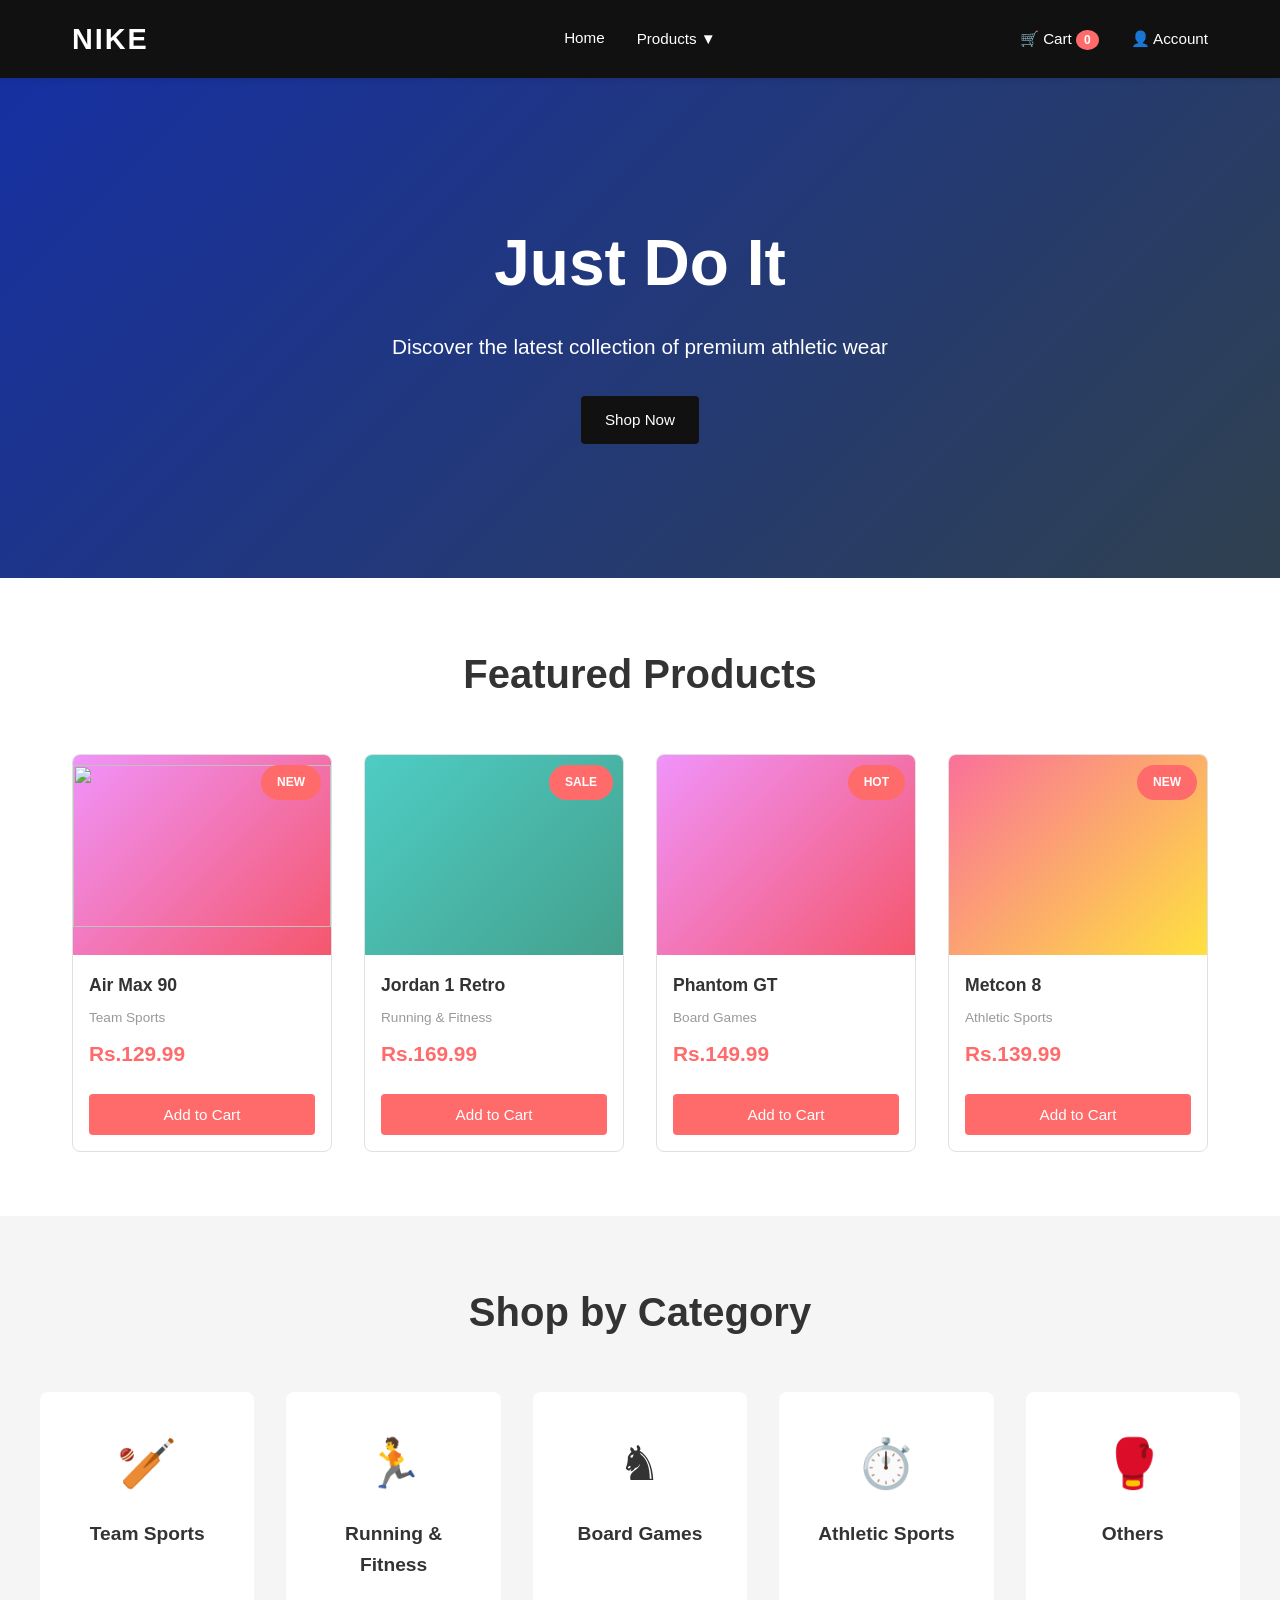
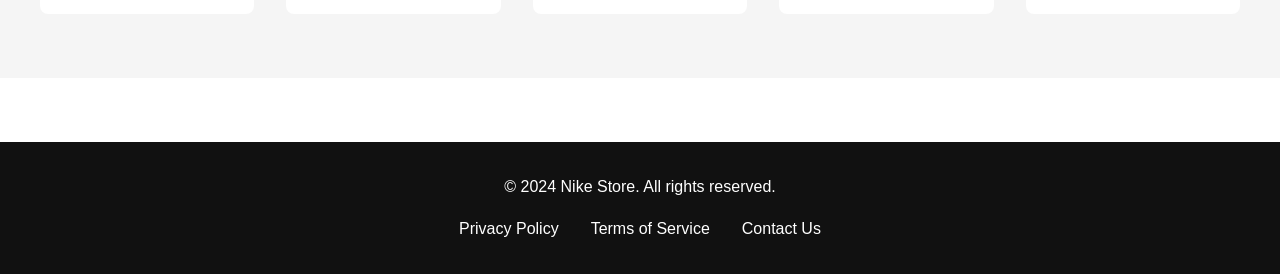
==== commit 5a7dfe9e: "Add files via upload" ====
--- a/index.html
+++ b/index.html
@@ -108,7 +108,7 @@
             <div class="product-card">
                 <div class="product-image" style="background: linear-gradient(135deg, #f093fb, #f5576c);">
                     <img
-                        src="[data-uri]">
+                        src="">
                     <span class="product-badge">NEW</span>
                 </div>
                 <h3>Air Max 90</h3>
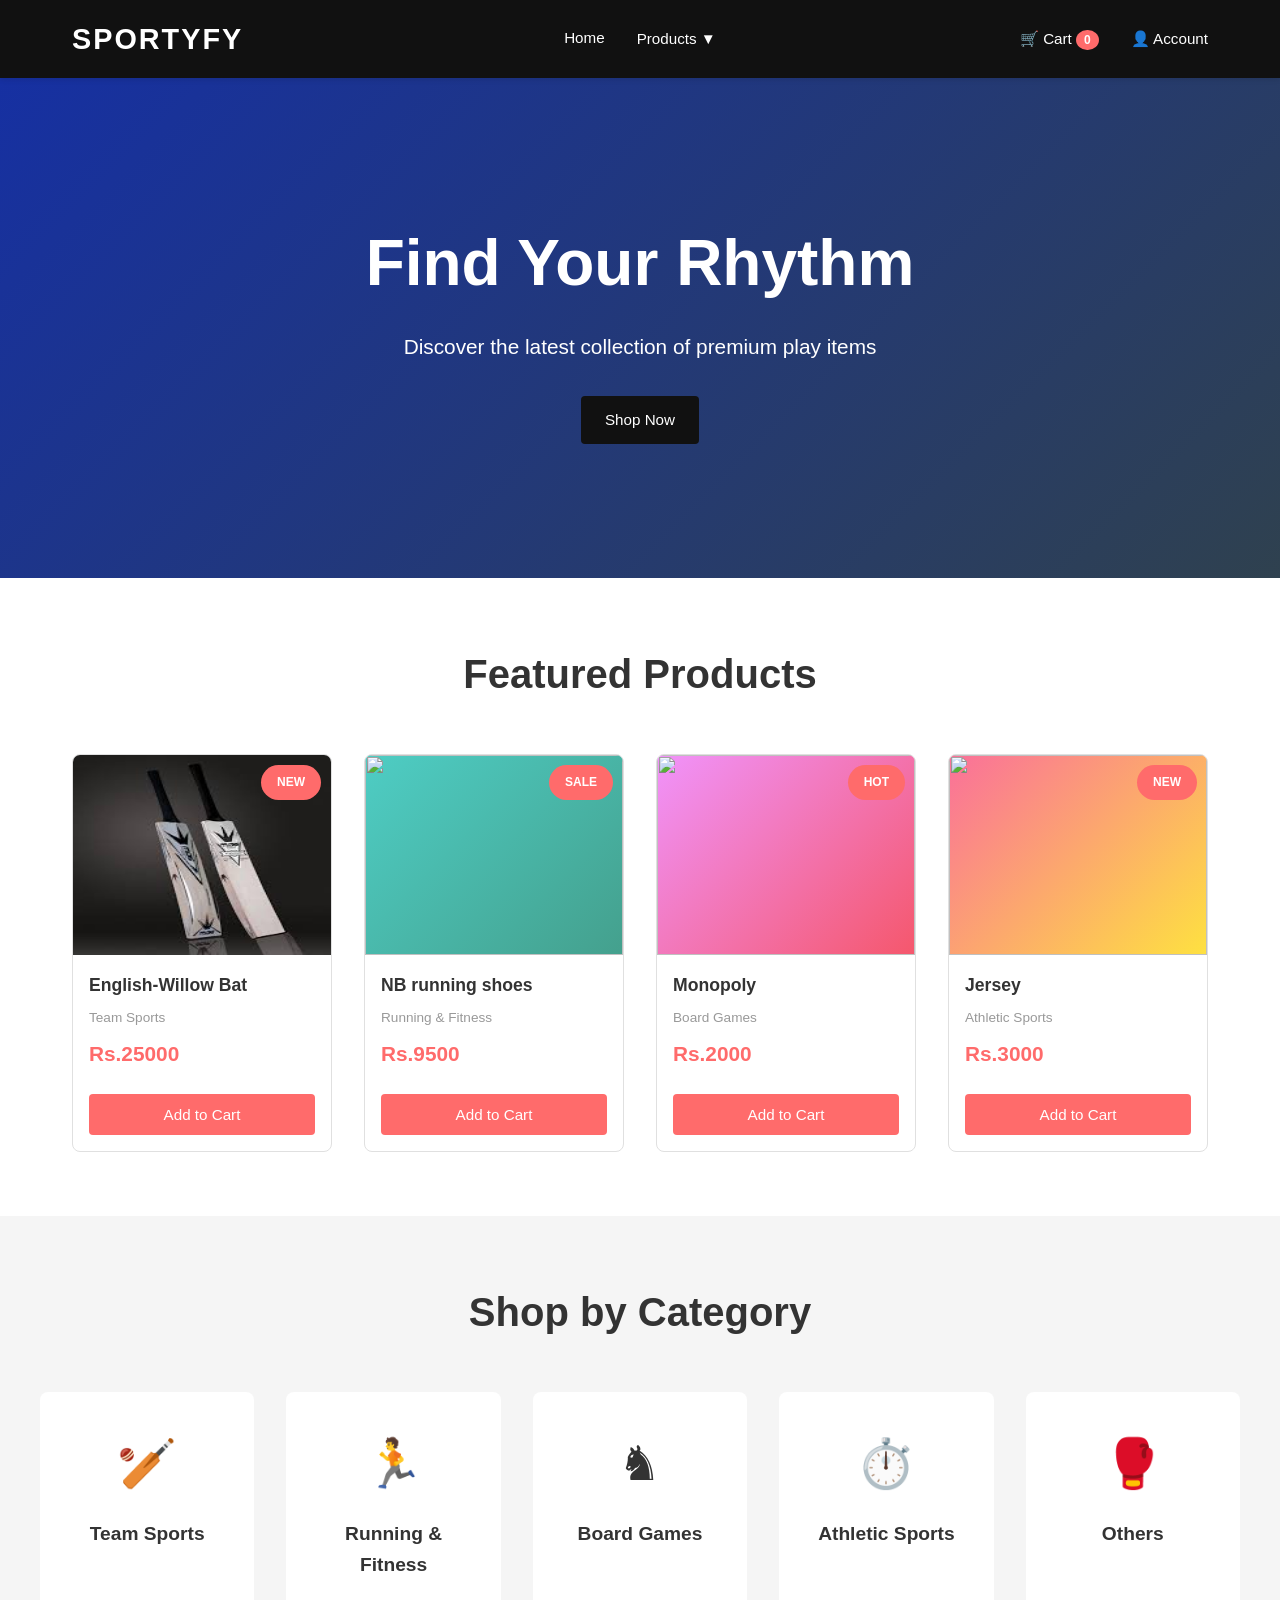
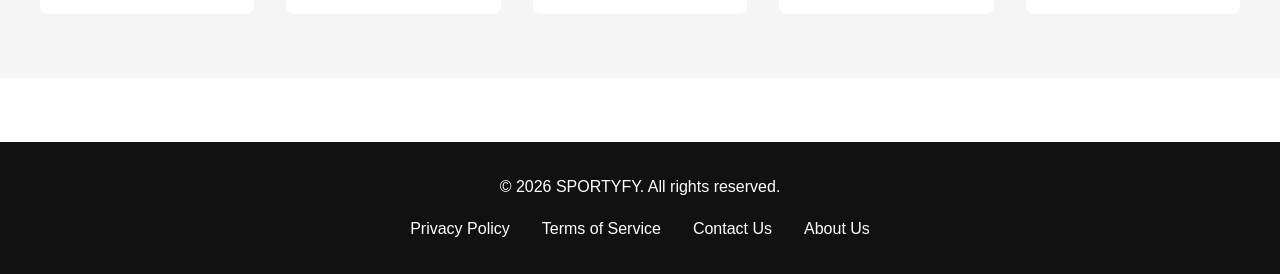
==== commit 537a017e: "Add files via upload" ====
--- a/index.html
+++ b/index.html
@@ -4,7 +4,7 @@
 <head>
     <meta charset="UTF-8">
     <meta name="viewport" content="width=device-width, initial-scale=1.0">
-    <title>Nike Store - Just Do It</title>
+    <title>SPORTYFY</title>
     <link rel="stylesheet" href="styles.css">
 </head>
 
@@ -13,7 +13,7 @@
     <nav class="navbar">
         <div class="nav-container">
             <div class="nav-left">
-                <a href="index.html" class="logo">NIKE</a>
+                <a href="index.html" class="logo">SPORTYFY</a>
             </div>
             <div class="nav-center">
                 <a href="index.html" class="nav-link">Home</a>
@@ -95,8 +95,8 @@
     <!-- Hero Section -->
     <section class="hero">
         <div class="hero-content">
-            <h1>Just Do It</h1>
-            <p>Discover the latest collection of premium athletic wear</p>
+            <h1>Find Your Rhythm</h1>
+            <p>Discover the latest collection of premium play items</p>
             <a href="products.html" class="btn btn-primary">Shop Now</a>
         </div>
     </section>
@@ -108,43 +108,46 @@
             <div class="product-card">
                 <div class="product-image" style="background: linear-gradient(135deg, #f093fb, #f5576c);">
                     <img
-                        src="">
+                        src="[data-uri]">
                     <span class="product-badge">NEW</span>
                 </div>
-                <h3>Air Max 90</h3>
+                <h3>English-Willow Bat</h3>
                 <p class="category">Team Sports</p>
-                <p class="price">Rs.129.99</p>
-                <button class="btn btn-secondary" onclick="addToCart('Air Max 90', 129.99)">Add to Cart</button>
+                <p class="price">Rs.25000</p>
+                <button class="btn btn-secondary" onclick="addToCart('English-Willow Bat', 25000)">Add to Cart</button>
             </div>
 
             <div class="product-card">
                 <div class="product-image" style="background: linear-gradient(135deg, #4ecdc4, #44a08d);">
+                    <img src="https://encrypted-tbn0.gstatic.com/images?q=tbn:ANd9GcSeVgiwzoKMceLh7AH_JJGw6wz-3tKakmMOow&s">
                     <span class="product-badge">SALE</span>
                 </div>
-                <h3>Jordan 1 Retro</h3>
+                <h3>NB running shoes</h3>
                 <p class="category">Running & Fitness</p>
-                <p class="price">Rs.169.99</p>
-                <button class="btn btn-secondary" onclick="addToCart('Jordan 1 Retro', 169.99)">Add to Cart</button>
+                <p class="price">Rs.9500</p>
+                <button class="btn btn-secondary" onclick="addToCart('NB running shoes', 9500)">Add to Cart</button>
             </div>
 
             <div class="product-card">
                 <div class="product-image" style="background: linear-gradient(135deg, #f093fb, #f5576c);">
+                    <img src="https://encrypted-tbn0.gstatic.com/images?q=tbn:ANd9GcSH3npJpFp4Fe0EMHo10Mn-pElLN9K3MgO_kg&s">
                     <span class="product-badge">HOT</span>
                 </div>
-                <h3>Phantom GT</h3>
+                <h3>Monopoly</h3>
                 <p class="category">Board Games</p>
-                <p class="price">Rs.149.99</p>
-                <button class="btn btn-secondary" onclick="addToCart('Phantom GT', 149.99)">Add to Cart</button>
+                <p class="price">Rs.2000</p>
+                <button class="btn btn-secondary" onclick="addToCart('Monopoly', 2000)">Add to Cart</button>
             </div>
 
             <div class="product-card">
                 <div class="product-image" style="background: linear-gradient(135deg, #fa709a, #fee140);">
+                    <img src="https://encrypted-tbn0.gstatic.com/images?q=tbn:ANd9GcTpxvYgaPdXsvqBooKHOxAdScBS62G-s7EDhA&s">
                     <span class="product-badge">NEW</span>
                 </div>
-                <h3>Metcon 8</h3>
+                <h3>Jersey</h3>
                 <p class="category">Athletic Sports</p>
-                <p class="price">Rs.139.99</p>
-                <button class="btn btn-secondary" onclick="addToCart('Metcon 8', 139.99)">Add to Cart</button>
+                <p class="price">Rs.3000</p>
+                <button class="btn btn-secondary" onclick="addToCart('Jersey', 3000)">Add to Cart</button>
             </div>
         </div>
     </section>
@@ -179,11 +182,12 @@
     <!-- Footer -->
     <footer class="footer">
         <div class="footer-content">
-            <p>&copy; 2024 Nike Store. All rights reserved.</p>
+            <p>&copy 2026 SPORTYFY. All rights reserved.</p>
             <div class="footer-links">
-                <a href="#">Privacy Policy</a>
-                <a href="#">Terms of Service</a>
-                <a href="#">Contact Us</a>
+                <a href="privacy.html">Privacy Policy</a>
+                <a href="terms.html">Terms of Service</a>
+                <a href="contact.html">Contact Us</a>
+                <a href="aboutus.html">About Us</a>
             </div>
         </div>
     </footer>
--- a/styles.css
+++ b/styles.css
@@ -695,7 +695,7 @@
 
 img{
     width:100%;
-    height:90%;
+    height:100%;
 }
 
 
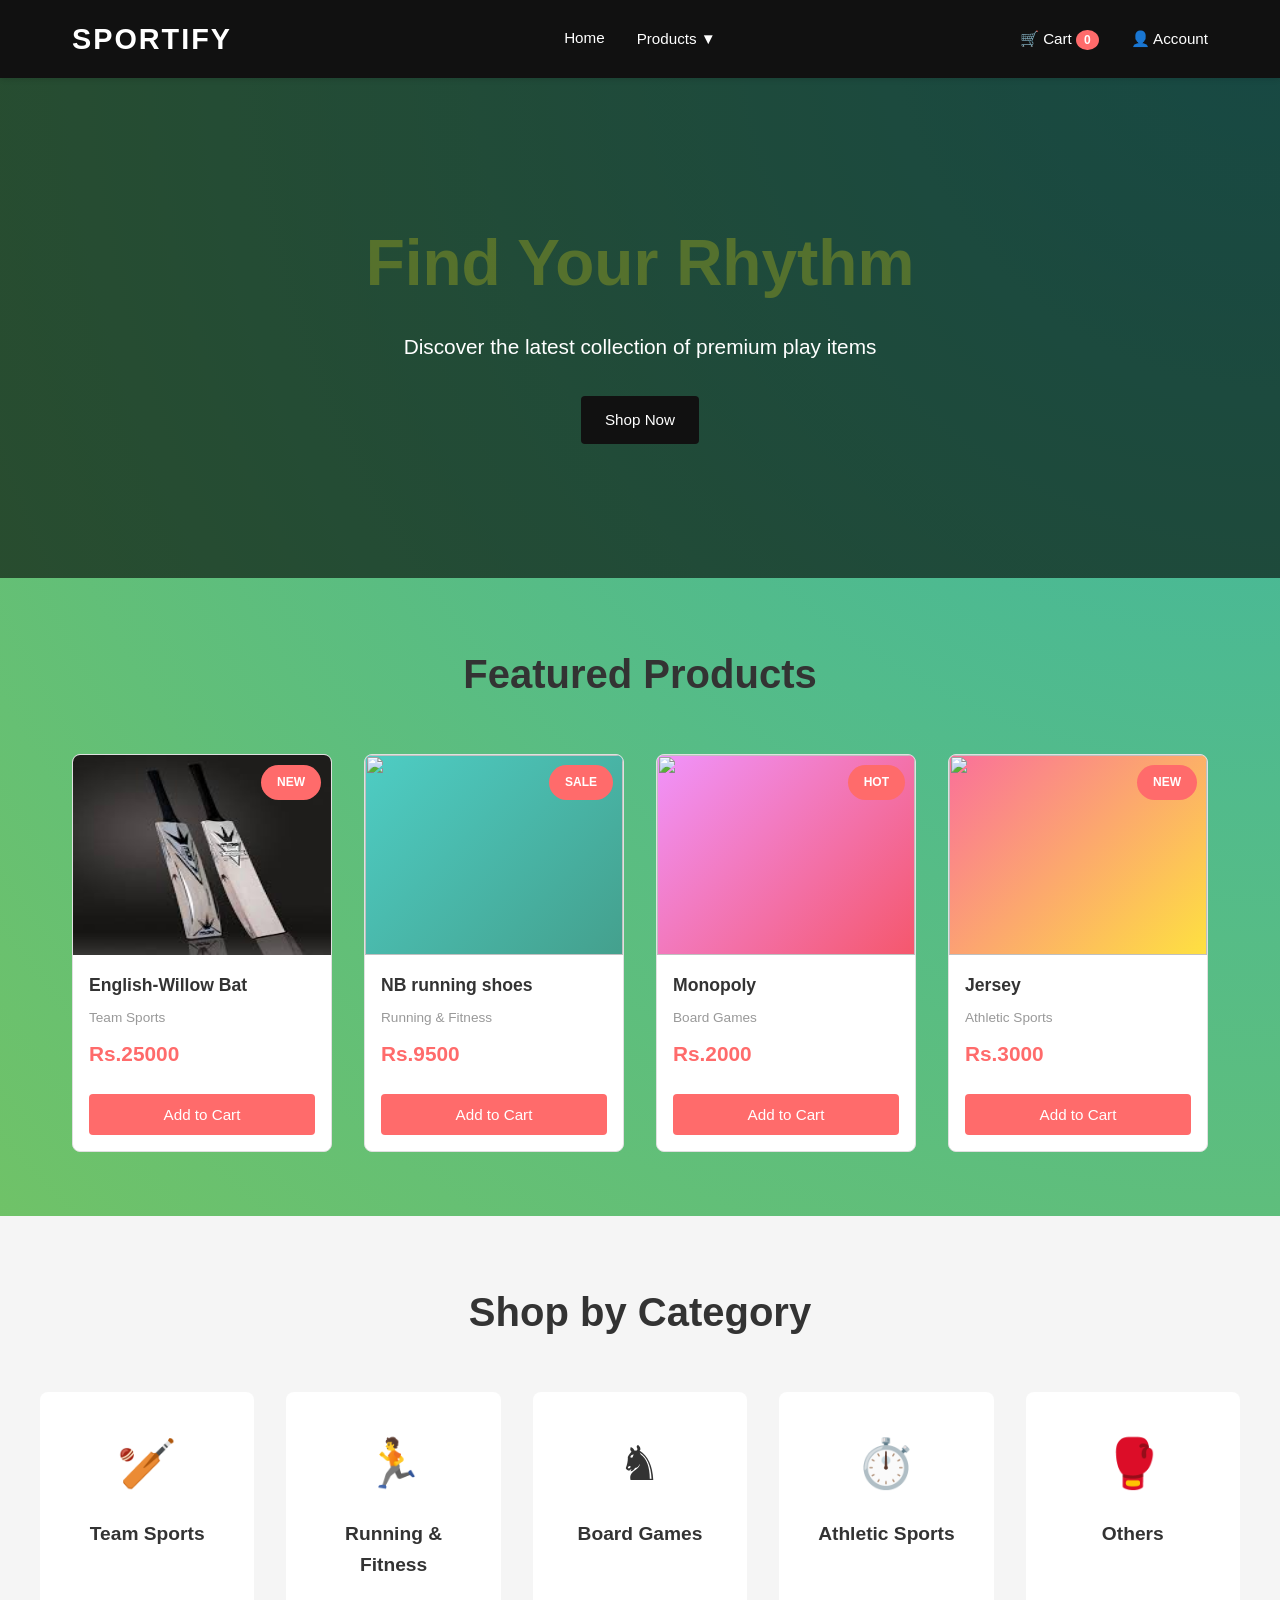
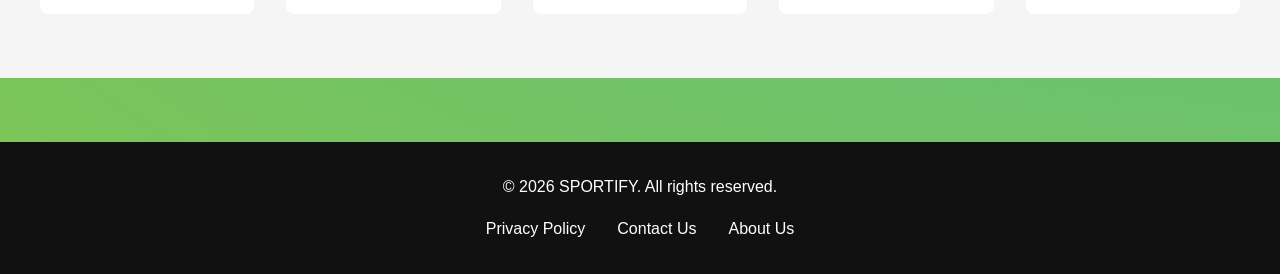
==== commit fdf65578: "Add files via upload" ====
--- a/index.html
+++ b/index.html
@@ -4,7 +4,7 @@
 <head>
     <meta charset="UTF-8">
     <meta name="viewport" content="width=device-width, initial-scale=1.0">
-    <title>SPORTYFY</title>
+    <title>SPORTIFY</title>
     <link rel="stylesheet" href="styles.css">
 </head>
 
@@ -13,82 +13,82 @@
     <nav class="navbar">
         <div class="nav-container">
             <div class="nav-left">
-                <a href="index.html" class="logo">SPORTYFY</a>
+                <a href="index.html" class="logo">SPORTIFY</a>
             </div>
             <div class="nav-center">
-                <a href="index.html" class="nav-link">Home</a>
-                <div class="dropdown">
-                    <button class="nav-link dropdown-btn">Products ▼</button>
-                    <div class="dropdown-content">
-                        <div class="submenu-container">
-                            <a href="products.html?category=team" class="submenu-trigger">Team Sports <span
-                                    class="arrow">▶</span></a>
-                            <div class="submenu-content">
-                                <a href="products.html?sport=cricket">Cricket</a>
-                                <a href="products.html?sport=football">Football</a>
-                                <a href="products.html?sport=basketball">Basketball</a>
-                                <a href="products.html?sport=volleyball">Volleyball</a>
-                                <a href="products.html?sport=rugby">Rugby</a>
-                                <a href="products.html?sport=baseball">Baseball</a>
-                                <a href="products.html?sport=netball">Netball</a>
-                                <a href="products.html?sport=hockey">Hockey</a>
-                            </div>
-                        </div>
-                        <div class="submenu-container">
-                            <a href="products.html?category=running" class="submenu-trigger">Running & Fitness <span
-                                    class="arrow">▶</span></a>
-                            <div class="submenu-content">
-                                <a href="products.html?sport=gym">GYM & Fitness</a>
-                                <a href="products.html?sport=yoga">Yoga</a>
-                                <a href="products.html?sport=swimming">Swimming</a>
-                            </div>
-                        </div>
-                        <div class="submenu-container">
-                            <a href="products.html?category=board" class="submenu-trigger">Board Games <span
-                                    class="arrow">▶</span></a>
-                            <div class="submenu-content">
-                                <a href="products.html?sport=chess">Chess</a>
-                                <a href="products.html?sport=daam">Daam</a>
-                                <a href="products.html?sport=carrom">Carrom</a>
-                                <a href="products.html?sport=scrabble">Scrabble</a>
-                            </div>
-                        </div>
-                        <div class="submenu-container">
-                            <a href="products.html?category=athletic" class="submenu-trigger">Athletic Sports<span
-                                    class="arrow">▶</span></a>
-                            <div class="submenu-content">
-                                <a href="products.html?sport=hammer">Hammer Throw</a>
-                                <a href="products.html?sport=medals">Medals</a>
-                                <a href="products.html?sport=relay">Relay</a>
-                                <a href="products.html?sport=discus">Discus</a>
-                            </div>
-                        </div>
-                        <div class="submenu-container">
-                            <a href="products.html?category=racket" class="submenu-trigger">Racket Sports <span
-                                    class="arrow">▶</span></a>
-                            <div class="submenu-content">
-                                <a href="products.html?sport=tennis">Tennis</a>
-                                <a href="products.html?sport=badminton">Badminton</a>
-                                <a href="products.html?sport=table-tennis">Table Tennis</a>
-                            </div>
-                        </div>
-                        <div class="submenu-container">
-                            <a href="products.html?category=others" class="submenu-trigger">Others <span
-                                    class="arrow">▶</span></a>
-                            <div class="submenu-content">
-                                <a href="products.html?sport=cycling">Cycling</a>
-                                <a href="products.html?sport=skating">Skating</a>
-                                <a href="products.html?sport=boxing">Boxing</a>
-                            </div>
-                        </div>
-
-                    </div>
-                </div>
-            </div>
-            <div class="nav-right">
-                <a href="cart.html" class="nav-link cart-icon">🛒 Cart <span class="cart-count">0</span></a>
-                <a href="account.html" class="nav-link">👤 Account</a>
-            </div>
+            <a href="index.html" class="nav-link">Home</a>
+            <div class="dropdown">
+                <button class="nav-link dropdown-btn">Products ▼</button>
+                <div class="dropdown-content">
+                    <div class="submenu-container">
+                        <a href="products.html?category=team" class="submenu-trigger">Team Sports <span
+                                class="arrow">▶</span></a>
+                        <div class="submenu-content">
+                            <a href="products.html?sport=cricket">Cricket</a>
+                            <a href="products.html?sport=football">Football</a>
+                            <a href="products.html?sport=basketball">Basketball</a>
+                            <a href="products.html?sport=volleyball">Volleyball</a>
+                            <a href="products.html?sport=rugby">Rugby</a>
+                            <a href="products.html?sport=baseball">Baseball</a>
+                            <a href="products.html?sport=netball">Netball</a>
+                            <a href="products.html?sport=hockey">Hockey</a>
+                        </div>
+                    </div>
+                    <div class="submenu-container">
+                        <a href="products.html?category=running" class="submenu-trigger">Running & Fitness <span
+                                class="arrow">▶</span></a>
+                        <div class="submenu-content">
+                            <a href="products.html?sport=gym">GYM & Fitness</a>
+                            <a href="products.html?sport=yoga">Yoga</a>
+                            <a href="products.html?sport=swimming">Swimming</a>
+                        </div>
+                    </div>
+                    <div class="submenu-container">
+                        <a href="products.html?category=board" class="submenu-trigger">Board Games <span
+                                class="arrow">▶</span></a>
+                        <div class="submenu-content">
+                            <a href="products.html?sport=chess">Chess</a>
+                            <a href="products.html?sport=daam">Daam</a>
+                            <a href="products.html?sport=carrom">Carrom</a>
+                            <a href="products.html?sport=scrabble">Scrabble</a>
+                        </div>
+                    </div>
+                    <div class="submenu-container">
+                        <a href="products.html?category=athletic" class="submenu-trigger">Athletic Sports<span
+                                class="arrow">▶</span></a>
+                        <div class="submenu-content">
+                            <a href="products.html?sport=hammer">Hammer Throw</a>
+                            <a href="products.html?sport=medals">Medals</a>
+                            <a href="products.html?sport=relay">Relay</a>
+                            <a href="products.html?sport=discus">Discus</a>
+                        </div>
+                    </div>
+                    <div class="submenu-container">
+                        <a href="products.html?category=racket" class="submenu-trigger">Racket Sports <span
+                                class="arrow">▶</span></a>
+                        <div class="submenu-content">
+                            <a href="products.html?sport=tennis">Tennis</a>
+                            <a href="products.html?sport=badminton">Badminton</a>
+                            <a href="products.html?sport=table-tennis">Table Tennis</a>
+                        </div>
+                    </div>
+                    <div class="submenu-container">
+                        <a href="products.html?category=others" class="submenu-trigger">Others <span
+                                class="arrow">▶</span></a>
+                        <div class="submenu-content">
+                            <a href="products.html?sport=cycling">Cycling</a>
+                            <a href="products.html?sport=skating">Skating</a>
+                            <a href="products.html?sport=boxing">Boxing</a>
+                        </div>
+                    </div>
+
+                </div>
+            </div>
+        </div>
+        <div class="nav-right">
+            <a href="cart.html" class="nav-link cart-icon">🛒 Cart <span class="cart-count">0</span></a>
+            <a href="account.html" class="nav-link">👤 Account</a>
+        </div>
         </div>
     </nav>
 
@@ -119,7 +119,8 @@
 
             <div class="product-card">
                 <div class="product-image" style="background: linear-gradient(135deg, #4ecdc4, #44a08d);">
-                    <img src="https://encrypted-tbn0.gstatic.com/images?q=tbn:ANd9GcSeVgiwzoKMceLh7AH_JJGw6wz-3tKakmMOow&s">
+                    <img
+                        src="https://encrypted-tbn0.gstatic.com/images?q=tbn:ANd9GcSeVgiwzoKMceLh7AH_JJGw6wz-3tKakmMOow&s">
                     <span class="product-badge">SALE</span>
                 </div>
                 <h3>NB running shoes</h3>
@@ -130,7 +131,8 @@
 
             <div class="product-card">
                 <div class="product-image" style="background: linear-gradient(135deg, #f093fb, #f5576c);">
-                    <img src="https://encrypted-tbn0.gstatic.com/images?q=tbn:ANd9GcSH3npJpFp4Fe0EMHo10Mn-pElLN9K3MgO_kg&s">
+                    <img
+                        src="https://encrypted-tbn0.gstatic.com/images?q=tbn:ANd9GcSH3npJpFp4Fe0EMHo10Mn-pElLN9K3MgO_kg&s">
                     <span class="product-badge">HOT</span>
                 </div>
                 <h3>Monopoly</h3>
@@ -141,7 +143,8 @@
 
             <div class="product-card">
                 <div class="product-image" style="background: linear-gradient(135deg, #fa709a, #fee140);">
-                    <img src="https://encrypted-tbn0.gstatic.com/images?q=tbn:ANd9GcTpxvYgaPdXsvqBooKHOxAdScBS62G-s7EDhA&s">
+                    <img
+                        src="https://encrypted-tbn0.gstatic.com/images?q=tbn:ANd9GcTpxvYgaPdXsvqBooKHOxAdScBS62G-s7EDhA&s">
                     <span class="product-badge">NEW</span>
                 </div>
                 <h3>Jersey</h3>
@@ -182,10 +185,9 @@
     <!-- Footer -->
     <footer class="footer">
         <div class="footer-content">
-            <p>&copy 2026 SPORTYFY. All rights reserved.</p>
+            <p>&copy 2026 SPORTIFY. All rights reserved.</p>
             <div class="footer-links">
                 <a href="privacy.html">Privacy Policy</a>
-                <a href="terms.html">Terms of Service</a>
                 <a href="contact.html">Contact Us</a>
                 <a href="aboutus.html">About Us</a>
             </div>
--- a/styles.css
+++ b/styles.css
@@ -15,6 +15,8 @@
 
 body {
     font-family: 'Segoe UI', Tahoma, Geneva, Verdana, sans-serif;
+    background: radial-gradient(circle at top right, #39b5a9, #7fc655),
+        radial-gradient(circle at bottom left, #4bbe7b, #ffffff);
     color: var(--text-color);
     line-height: 1.6;
 }
@@ -143,6 +145,35 @@
     justify-content: center;
 }
 
+.hero {
+    /* Replace the URL with your actual image file path */
+    background: linear-gradient(rgba(0, 0, 0, 0.6), rgba(0, 0, 0, 0.6)),
+        url('https://getwallpapers.com/wallpaper/full/e/5/d/129761.jpg');
+
+    /* Ensures the image covers the entire area */
+    background-size: cover;
+
+    /* Keeps the image centered */
+
+
+    /* Prevents the image from repeating */
+    background-repeat: no-repeat;
+
+    /* Makes the section tall enough to show the image */
+    display: flex;
+    align-items: center;
+    justify-content: center;
+    text-align: center;
+    color: rgba(129, 145, 37, 0.553);
+}
+
+/* Optional: Add a slight parallax effect */
+@media (min-width: 1024px) {
+    .hero {
+        background-attachment: fixed;
+    }
+}
+
 .hero-content h1 {
     font-size: 4rem;
     margin-bottom: 1rem;
@@ -152,6 +183,7 @@
 .hero-content p {
     font-size: 1.3rem;
     margin-bottom: 2rem;
+    color: var(--secondary-color);
 }
 
 /* Buttons */
@@ -645,7 +677,7 @@
     position: absolute;
     background-color: #f9f9f9;
     min-width: 180px;
-    box-shadow: 0px 8px 16px rgba(0,0,0,0.2);
+    box-shadow: 0px 8px 16px rgba(0, 0, 0, 0.2);
     z-index: 1;
 }
 
@@ -663,11 +695,12 @@
 .submenu-content {
     display: none;
     position: absolute;
-    left: 100%; /* Positions it to the right of the main menu */
+    left: 100%;
+    /* Positions it to the right of the main menu */
     top: 0;
     background-color: #f9f9f9;
     min-width: 160px;
-    box-shadow: 8px 8px 16px rgba(0,0,0,0.1);
+    box-shadow: 8px 8px 16px rgba(0, 0, 0, 0.1);
 }
 
 /* Show Submenu on Hover */
@@ -693,15 +726,15 @@
     margin-left: 10px;
 }
 
-img{
-    width:100%;
-    height:100%;
+img {
+    width: 100%;
+    height: 100%;
 }
 
 
 .product-image-container {
     width: 100%;
-    height: 50%; 
+    height: 50%;
     overflow: hidden;
     display: flex;
     align-items: center;
@@ -713,6 +746,7 @@
 .product-img {
     width: 100%;
     height: 100%;
-    object-fit: contain; 
-    padding: 10px; 
-}+    object-fit: contain;
+    padding: 10px;
+}
+
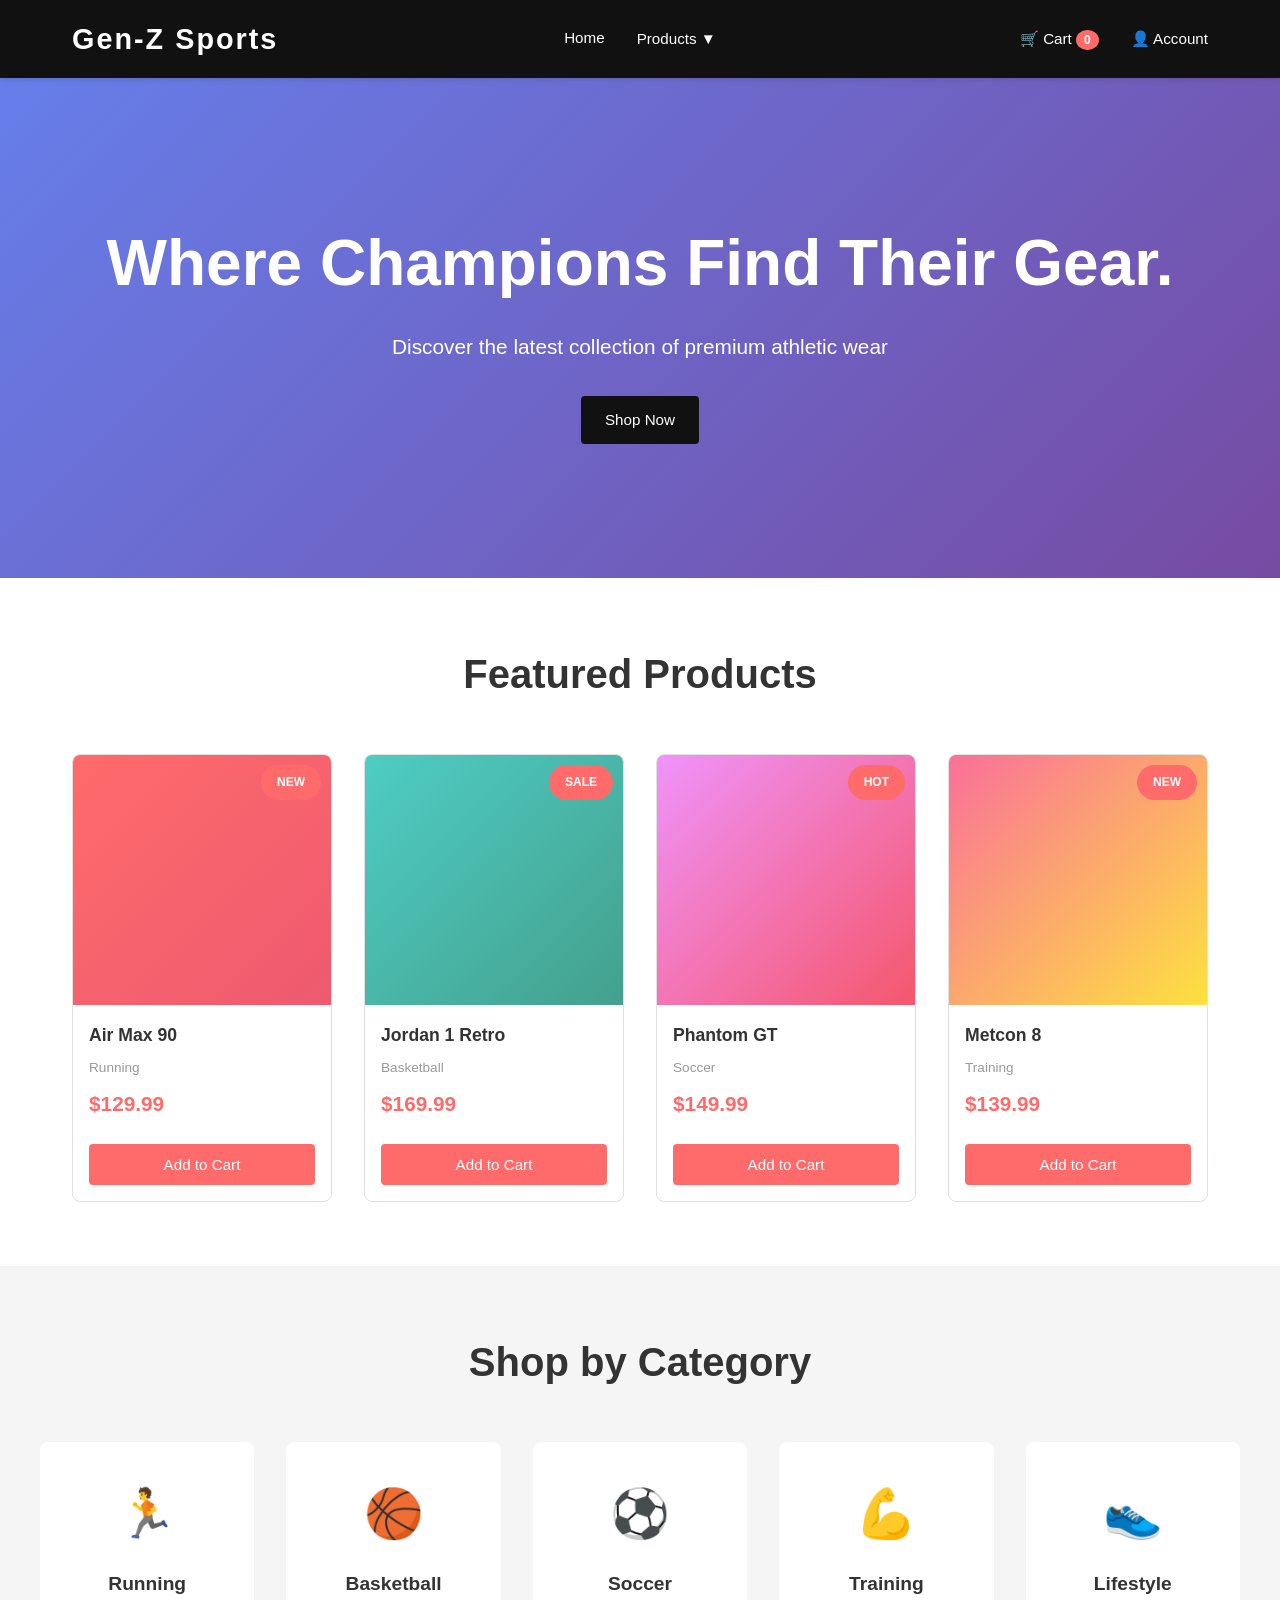
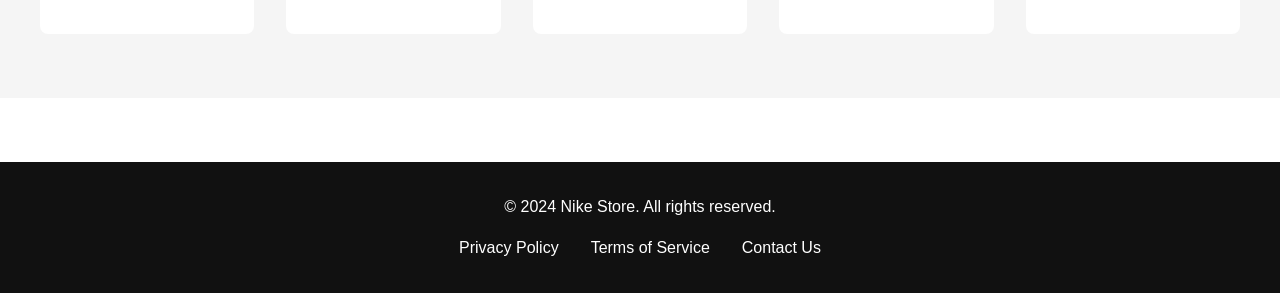
==== commit 931c7588: "Add files via upload" ====
--- a/index.html
+++ b/index.html
@@ -1,200 +1,132 @@
-<!DOCTYPE html>
-<html lang="en">
-
-<head>
-    <meta charset="UTF-8">
-    <meta name="viewport" content="width=device-width, initial-scale=1.0">
-    <title>SPORTIFY</title>
-    <link rel="stylesheet" href="styles.css">
-</head>
-
-<body>
-    <!-- Navigation Bar -->
-    <nav class="navbar">
-        <div class="nav-container">
-            <div class="nav-left">
-                <a href="index.html" class="logo">SPORTIFY</a>
-            </div>
-            <div class="nav-center">
-            <a href="index.html" class="nav-link">Home</a>
-            <div class="dropdown">
-                <button class="nav-link dropdown-btn">Products ▼</button>
-                <div class="dropdown-content">
-                    <div class="submenu-container">
-                        <a href="products.html?category=team" class="submenu-trigger">Team Sports <span
-                                class="arrow">▶</span></a>
-                        <div class="submenu-content">
-                            <a href="products.html?sport=cricket">Cricket</a>
-                            <a href="products.html?sport=football">Football</a>
-                            <a href="products.html?sport=basketball">Basketball</a>
-                            <a href="products.html?sport=volleyball">Volleyball</a>
-                            <a href="products.html?sport=rugby">Rugby</a>
-                            <a href="products.html?sport=baseball">Baseball</a>
-                            <a href="products.html?sport=netball">Netball</a>
-                            <a href="products.html?sport=hockey">Hockey</a>
-                        </div>
-                    </div>
-                    <div class="submenu-container">
-                        <a href="products.html?category=running" class="submenu-trigger">Running & Fitness <span
-                                class="arrow">▶</span></a>
-                        <div class="submenu-content">
-                            <a href="products.html?sport=gym">GYM & Fitness</a>
-                            <a href="products.html?sport=yoga">Yoga</a>
-                            <a href="products.html?sport=swimming">Swimming</a>
-                        </div>
-                    </div>
-                    <div class="submenu-container">
-                        <a href="products.html?category=board" class="submenu-trigger">Board Games <span
-                                class="arrow">▶</span></a>
-                        <div class="submenu-content">
-                            <a href="products.html?sport=chess">Chess</a>
-                            <a href="products.html?sport=daam">Daam</a>
-                            <a href="products.html?sport=carrom">Carrom</a>
-                            <a href="products.html?sport=scrabble">Scrabble</a>
-                        </div>
-                    </div>
-                    <div class="submenu-container">
-                        <a href="products.html?category=athletic" class="submenu-trigger">Athletic Sports<span
-                                class="arrow">▶</span></a>
-                        <div class="submenu-content">
-                            <a href="products.html?sport=hammer">Hammer Throw</a>
-                            <a href="products.html?sport=medals">Medals</a>
-                            <a href="products.html?sport=relay">Relay</a>
-                            <a href="products.html?sport=discus">Discus</a>
-                        </div>
-                    </div>
-                    <div class="submenu-container">
-                        <a href="products.html?category=racket" class="submenu-trigger">Racket Sports <span
-                                class="arrow">▶</span></a>
-                        <div class="submenu-content">
-                            <a href="products.html?sport=tennis">Tennis</a>
-                            <a href="products.html?sport=badminton">Badminton</a>
-                            <a href="products.html?sport=table-tennis">Table Tennis</a>
-                        </div>
-                    </div>
-                    <div class="submenu-container">
-                        <a href="products.html?category=others" class="submenu-trigger">Others <span
-                                class="arrow">▶</span></a>
-                        <div class="submenu-content">
-                            <a href="products.html?sport=cycling">Cycling</a>
-                            <a href="products.html?sport=skating">Skating</a>
-                            <a href="products.html?sport=boxing">Boxing</a>
-                        </div>
-                    </div>
-
-                </div>
-            </div>
-        </div>
-        <div class="nav-right">
-            <a href="cart.html" class="nav-link cart-icon">🛒 Cart <span class="cart-count">0</span></a>
-            <a href="account.html" class="nav-link">👤 Account</a>
-        </div>
-        </div>
-    </nav>
-
-    <!-- Hero Section -->
-    <section class="hero">
-        <div class="hero-content">
-            <h1>Find Your Rhythm</h1>
-            <p>Discover the latest collection of premium play items</p>
-            <a href="products.html" class="btn btn-primary">Shop Now</a>
-        </div>
-    </section>
-
-    <!-- Featured Products -->
-    <section class="featured">
-        <h2>Featured Products</h2>
-        <div class="products-grid">
-            <div class="product-card">
-                <div class="product-image" style="background: linear-gradient(135deg, #f093fb, #f5576c);">
-                    <img
-                        src="[data-uri]">
-                    <span class="product-badge">NEW</span>
-                </div>
-                <h3>English-Willow Bat</h3>
-                <p class="category">Team Sports</p>
-                <p class="price">Rs.25000</p>
-                <button class="btn btn-secondary" onclick="addToCart('English-Willow Bat', 25000)">Add to Cart</button>
-            </div>
-
-            <div class="product-card">
-                <div class="product-image" style="background: linear-gradient(135deg, #4ecdc4, #44a08d);">
-                    <img
-                        src="https://encrypted-tbn0.gstatic.com/images?q=tbn:ANd9GcSeVgiwzoKMceLh7AH_JJGw6wz-3tKakmMOow&s">
-                    <span class="product-badge">SALE</span>
-                </div>
-                <h3>NB running shoes</h3>
-                <p class="category">Running & Fitness</p>
-                <p class="price">Rs.9500</p>
-                <button class="btn btn-secondary" onclick="addToCart('NB running shoes', 9500)">Add to Cart</button>
-            </div>
-
-            <div class="product-card">
-                <div class="product-image" style="background: linear-gradient(135deg, #f093fb, #f5576c);">
-                    <img
-                        src="https://encrypted-tbn0.gstatic.com/images?q=tbn:ANd9GcSH3npJpFp4Fe0EMHo10Mn-pElLN9K3MgO_kg&s">
-                    <span class="product-badge">HOT</span>
-                </div>
-                <h3>Monopoly</h3>
-                <p class="category">Board Games</p>
-                <p class="price">Rs.2000</p>
-                <button class="btn btn-secondary" onclick="addToCart('Monopoly', 2000)">Add to Cart</button>
-            </div>
-
-            <div class="product-card">
-                <div class="product-image" style="background: linear-gradient(135deg, #fa709a, #fee140);">
-                    <img
-                        src="https://encrypted-tbn0.gstatic.com/images?q=tbn:ANd9GcTpxvYgaPdXsvqBooKHOxAdScBS62G-s7EDhA&s">
-                    <span class="product-badge">NEW</span>
-                </div>
-                <h3>Jersey</h3>
-                <p class="category">Athletic Sports</p>
-                <p class="price">Rs.3000</p>
-                <button class="btn btn-secondary" onclick="addToCart('Jersey', 3000)">Add to Cart</button>
-            </div>
-        </div>
-    </section>
-
-    <!-- Categories Section -->
-    <section class="categories">
-        <h2>Shop by Category</h2>
-        <div class="category-grid">
-            <a href="products.html?category=team" class="category-box">
-                <div class="category-icon">🏏</div>
-                <h3>Team Sports</h3>
-            </a>
-            <a href="products.html?category=running" class="category-box">
-                <div class="category-icon">🏃</div>
-                <h3>Running & Fitness</h3>
-            </a>
-            <a href="products.html?category=board" class="category-box">
-                <div class="category-icon">♞</div>
-                <h3>Board Games</h3>
-            </a>
-            <a href="products.html?category=athletic" class="category-box">
-                <div class="category-icon">⏱️</div>
-                <h3>Athletic Sports</h3>
-            </a>
-            <a href="products.html?category=others" class="category-box">
-                <div class="category-icon">🥊</div>
-                <h3>Others</h3>
-            </a>
-        </div>
-    </section>
-
-    <!-- Footer -->
-    <footer class="footer">
-        <div class="footer-content">
-            <p>&copy 2026 SPORTIFY. All rights reserved.</p>
-            <div class="footer-links">
-                <a href="privacy.html">Privacy Policy</a>
-                <a href="contact.html">Contact Us</a>
-                <a href="aboutus.html">About Us</a>
-            </div>
-        </div>
-    </footer>
-
-    <script src="script.js"></script>
-</body>
-
-</html>+<!DOCTYPE html>
+<html lang="en">
+<head>
+    <meta charset="UTF-8">
+    <meta name="viewport" content="width=device-width, initial-scale=1.0">
+    <title>Gen-Z Sports</title>
+    <link rel="stylesheet" href="styles.css">
+</head>
+<body>
+    <!-- Navigation Bar -->
+    <nav class="navbar">
+        <div class="nav-container">
+            <div class="nav-left">
+                <a href="index.html" class="logo">Gen-Z Sports</a>
+            </div>
+            <div class="nav-center">
+                <a href="index.html" class="nav-link">Home</a>
+                <div class="dropdown">
+                    <button class="nav-link dropdown-btn">Products ▼</button>
+                    <div class="dropdown-content">
+                        <a href="products.html?category=running">Running</a>
+                        <a href="products.html?category=basketball">Basketball</a>
+                        <a href="products.html?category=soccer">Soccer</a>
+                        <a href="products.html?category=training">Training</a>
+                        <a href="products.html?category=lifestyle">Lifestyle</a>
+                    </div>
+                </div>
+            </div>
+            <div class="nav-right">
+                <a href="cart.html" class="nav-link cart-icon">🛒 Cart <span class="cart-count">0</span></a>
+                <a href="account.html" class="nav-link">👤 Account</a>
+            </div>
+        </div>
+    </nav>
+
+    <!-- Hero Section -->
+    <section class="hero">
+        <div class="hero-content">
+            <h1>Where Champions Find Their Gear.</h1>
+            <p>Discover the latest collection of premium athletic wear</p>
+            <a href="products.html" class="btn btn-primary">Shop Now</a>
+        </div>
+    </section>
+
+    <!-- Featured Products -->
+    <section class="featured">
+        <h2>Featured Products</h2>
+        <div class="products-grid">
+            <div class="product-card">
+                <div class="product-image" style="background: linear-gradient(135deg, #ff6b6b, #ee5a6f);">
+                    <span class="product-badge">NEW</span>
+                </div>
+                <h3>Air Max 90</h3>
+                <p class="category">Running</p>
+                <p class="price">$129.99</p>
+                <button class="btn btn-secondary" onclick="addToCart('Air Max 90', 129.99)">Add to Cart</button>
+            </div>
+
+            <div class="product-card">
+                <div class="product-image" style="background: linear-gradient(135deg, #4ecdc4, #44a08d);">
+                    <span class="product-badge">SALE</span>
+                </div>
+                <h3>Jordan 1 Retro</h3>
+                <p class="category">Basketball</p>
+                <p class="price">$169.99</p>
+                <button class="btn btn-secondary" onclick="addToCart('Jordan 1 Retro', 169.99)">Add to Cart</button>
+            </div>
+
+            <div class="product-card">
+                <div class="product-image" style="background: linear-gradient(135deg, #f093fb, #f5576c);">
+                    <span class="product-badge">HOT</span>
+                </div>
+                <h3>Phantom GT</h3>
+                <p class="category">Soccer</p>
+                <p class="price">$149.99</p>
+                <button class="btn btn-secondary" onclick="addToCart('Phantom GT', 149.99)">Add to Cart</button>
+            </div>
+
+            <div class="product-card">
+                <div class="product-image" style="background: linear-gradient(135deg, #fa709a, #fee140);">
+                    <span class="product-badge">NEW</span>
+                </div>
+                <h3>Metcon 8</h3>
+                <p class="category">Training</p>
+                <p class="price">$139.99</p>
+                <button class="btn btn-secondary" onclick="addToCart('Metcon 8', 139.99)">Add to Cart</button>
+            </div>
+        </div>
+    </section>
+
+    <!-- Categories Section -->
+    <section class="categories">
+        <h2>Shop by Category</h2>
+        <div class="category-grid">
+            <a href="products.html?category=running" class="category-box">
+                <div class="category-icon">🏃</div>
+                <h3>Running</h3>
+            </a>
+            <a href="products.html?category=basketball" class="category-box">
+                <div class="category-icon">🏀</div>
+                <h3>Basketball</h3>
+            </a>
+            <a href="products.html?category=soccer" class="category-box">
+                <div class="category-icon">⚽</div>
+                <h3>Soccer</h3>
+            </a>
+            <a href="products.html?category=training" class="category-box">
+                <div class="category-icon">💪</div>
+                <h3>Training</h3>
+            </a>
+            <a href="products.html?category=lifestyle" class="category-box">
+                <div class="category-icon">👟</div>
+                <h3>Lifestyle</h3>
+            </a>
+        </div>
+    </section>
+
+    <!-- Footer -->
+    <footer class="footer">
+        <div class="footer-content">
+            <p>&copy; 2024 Nike Store. All rights reserved.</p>
+            <div class="footer-links">
+                <a href="#">Privacy Policy</a>
+                <a href="#">Terms of Service</a>
+                <a href="#">Contact Us</a>
+            </div>
+        </div>
+    </footer>
+
+    <script src="script.js"></script>
+</body>
+</html>
--- a/styles.css
+++ b/styles.css
@@ -1,752 +1,635 @@
-* {
-    margin: 0;
-    padding: 0;
-    box-sizing: border-box;
-}
-
-:root {
-    --primary-color: #111;
-    --secondary-color: #fff;
-    --accent-color: #ff6b6b;
-    --text-color: #333;
-    --light-gray: #f5f5f5;
-    --border-color: #e0e0e0;
-}
-
-body {
-    font-family: 'Segoe UI', Tahoma, Geneva, Verdana, sans-serif;
-    background: radial-gradient(circle at top right, #39b5a9, #7fc655),
-        radial-gradient(circle at bottom left, #4bbe7b, #ffffff);
-    color: var(--text-color);
-    line-height: 1.6;
-}
-
-/* Navigation Bar */
-.navbar {
-    background-color: var(--primary-color);
-    color: var(--secondary-color);
-    padding: 1rem 0;
-    position: sticky;
-    top: 0;
-    z-index: 1000;
-    box-shadow: 0 2px 5px rgba(0, 0, 0, 0.1);
-}
-
-.nav-container {
-    max-width: 1200px;
-    margin: 0 auto;
-    display: flex;
-    justify-content: space-between;
-    align-items: center;
-    padding: 0 2rem;
-}
-
-.nav-left {
-    flex: 1;
-}
-
-.logo {
-    font-size: 1.8rem;
-    font-weight: bold;
-    color: var(--secondary-color);
-    text-decoration: none;
-    letter-spacing: 2px;
-}
-
-.nav-center {
-    flex: 2;
-    display: flex;
-    justify-content: center;
-    gap: 2rem;
-}
-
-.nav-right {
-    flex: 1;
-    display: flex;
-    justify-content: flex-end;
-    gap: 2rem;
-}
-
-.nav-link {
-    color: var(--secondary-color);
-    text-decoration: none;
-    font-size: 0.95rem;
-    transition: opacity 0.3s;
-    background: none;
-    border: none;
-    cursor: pointer;
-}
-
-.nav-link:hover {
-    opacity: 0.7;
-}
-
-.cart-icon {
-    position: relative;
-}
-
-.cart-count {
-    background-color: var(--accent-color);
-    color: white;
-    border-radius: 50%;
-    padding: 0.2rem 0.5rem;
-    font-size: 0.75rem;
-    font-weight: bold;
-}
-
-/* Dropdown Menu */
-.dropdown {
-    position: relative;
-    display: inline-block;
-}
-
-.dropdown-btn {
-    padding: 0;
-}
-
-.dropdown-content {
-    display: none;
-    position: absolute;
-    background-color: var(--secondary-color);
-    min-width: 200px;
-    box-shadow: 0 8px 16px rgba(0, 0, 0, 0.2);
-    padding: 1rem 0;
-    z-index: 1;
-    top: 100%;
-    left: 0;
-    border-radius: 4px;
-}
-
-.dropdown-content a {
-    color: var(--text-color);
-    padding: 0.75rem 1.5rem;
-    text-decoration: none;
-    display: block;
-    transition: background-color 0.3s;
-}
-
-.dropdown-content a:hover {
-    background-color: var(--light-gray);
-}
-
-.dropdown:hover .dropdown-content {
-    display: block;
-}
-
-/* Hero Section */
-.hero {
-    background: linear-gradient(135deg, #1630a2 0%, #2f414f 100%);
-    color: var(--secondary-color);
-    padding: 8rem 2rem;
-    text-align: center;
-    min-height: 500px;
-    display: flex;
-    align-items: center;
-    justify-content: center;
-}
-
-.hero {
-    /* Replace the URL with your actual image file path */
-    background: linear-gradient(rgba(0, 0, 0, 0.6), rgba(0, 0, 0, 0.6)),
-        url('https://getwallpapers.com/wallpaper/full/e/5/d/129761.jpg');
-
-    /* Ensures the image covers the entire area */
-    background-size: cover;
-
-    /* Keeps the image centered */
-
-
-    /* Prevents the image from repeating */
-    background-repeat: no-repeat;
-
-    /* Makes the section tall enough to show the image */
-    display: flex;
-    align-items: center;
-    justify-content: center;
-    text-align: center;
-    color: rgba(129, 145, 37, 0.553);
-}
-
-/* Optional: Add a slight parallax effect */
-@media (min-width: 1024px) {
-    .hero {
-        background-attachment: fixed;
-    }
-}
-
-.hero-content h1 {
-    font-size: 4rem;
-    margin-bottom: 1rem;
-    font-weight: bold;
-}
-
-.hero-content p {
-    font-size: 1.3rem;
-    margin-bottom: 2rem;
-    color: var(--secondary-color);
-}
-
-/* Buttons */
-.btn {
-    padding: 0.75rem 1.5rem;
-    border: none;
-    border-radius: 4px;
-    cursor: pointer;
-    font-size: 0.95rem;
-    transition: all 0.3s;
-    text-decoration: none;
-    display: inline-block;
-}
-
-.btn-primary {
-    background-color: var(--primary-color);
-    color: var(--secondary-color);
-}
-
-.btn-primary:hover {
-    background-color: var(--accent-color);
-    transform: translateY(-2px);
-}
-
-.btn-secondary {
-    background-color: var(--accent-color);
-    color: var(--secondary-color);
-}
-
-.btn-secondary:hover {
-    background-color: #ff5252;
-    transform: translateY(-2px);
-}
-
-/* Featured Section */
-.featured {
-    max-width: 1200px;
-    margin: 4rem auto;
-    padding: 0 2rem;
-}
-
-.featured h2 {
-    font-size: 2.5rem;
-    margin-bottom: 3rem;
-    text-align: center;
-}
-
-.products-grid {
-    display: grid;
-    grid-template-columns: repeat(auto-fit, minmax(250px, 1fr));
-    gap: 2rem;
-}
-
-.product-card {
-    background: var(--secondary-color);
-    border: 1px solid var(--border-color);
-    border-radius: 8px;
-    overflow: hidden;
-    transition: transform 0.3s, box-shadow 0.3s;
-    cursor: pointer;
-}
-
-.product-card:hover {
-    transform: translateY(-5px);
-    box-shadow: 0 10px 25px rgba(0, 0, 0, 0.1);
-}
-
-.product-image {
-    width: 100%;
-    height: 200px;
-    position: relative;
-    display: flex;
-    align-items: center;
-    justify-content: center;
-}
-
-.product-badge {
-    position: absolute;
-    top: 10px;
-    right: 10px;
-    background-color: var(--accent-color);
-    color: white;
-    padding: 0.5rem 1rem;
-    border-radius: 20px;
-    font-size: 0.75rem;
-    font-weight: bold;
-}
-
-.product-card h3 {
-    padding: 1rem 1rem 0.5rem;
-    font-size: 1.1rem;
-}
-
-.product-card .category {
-    padding: 0 1rem;
-    color: #999;
-    font-size: 0.85rem;
-}
-
-.product-card .price {
-    padding: 0.5rem 1rem;
-    font-size: 1.3rem;
-    font-weight: bold;
-    color: var(--accent-color);
-}
-
-.product-card .btn {
-    width: calc(100% - 2rem);
-    margin: 1rem;
-}
-
-/* Categories Section */
-.categories {
-    background-color: var(--light-gray);
-    padding: 4rem 2rem;
-    margin-top: 4rem;
-}
-
-.categories h2 {
-    font-size: 2.5rem;
-    margin-bottom: 3rem;
-    text-align: center;
-}
-
-.category-grid {
-    display: grid;
-    grid-template-columns: repeat(auto-fit, minmax(150px, 1fr));
-    gap: 2rem;
-    max-width: 1200px;
-    margin: 0 auto;
-}
-
-.category-box {
-    background: var(--secondary-color);
-    padding: 2rem;
-    border-radius: 8px;
-    text-align: center;
-    text-decoration: none;
-    color: var(--text-color);
-    transition: all 0.3s;
-    border: 2px solid transparent;
-}
-
-.category-box:hover {
-    border-color: var(--accent-color);
-    transform: translateY(-5px);
-}
-
-.category-icon {
-    font-size: 3rem;
-    margin-bottom: 1rem;
-}
-
-.category-box h3 {
-    font-size: 1.2rem;
-}
-
-/* Products Section */
-.products-section {
-    max-width: 1200px;
-    margin: 3rem auto;
-    padding: 0 2rem;
-}
-
-.products-header {
-    display: flex;
-    justify-content: space-between;
-    align-items: center;
-    margin-bottom: 3rem;
-    flex-wrap: wrap;
-    gap: 2rem;
-}
-
-.products-header h1 {
-    font-size: 2.5rem;
-}
-
-.filter-bar {
-    display: flex;
-    gap: 1rem;
-}
-
-.filter-bar select {
-    padding: 0.75rem;
-    border: 1px solid var(--border-color);
-    border-radius: 4px;
-    font-size: 0.95rem;
-}
-
-/* Cart Section */
-.cart-section {
-    max-width: 1200px;
-    margin: 3rem auto;
-    padding: 0 2rem;
-}
-
-.cart-section h1 {
-    font-size: 2.5rem;
-    margin-bottom: 2rem;
-}
-
-.cart-container {
-    display: grid;
-    grid-template-columns: 2fr 1fr;
-    gap: 2rem;
-}
-
-.cart-items {
-    background: var(--secondary-color);
-    border: 1px solid var(--border-color);
-    border-radius: 8px;
-    padding: 2rem;
-}
-
-.cart-item {
-    display: flex;
-    justify-content: space-between;
-    align-items: center;
-    padding: 1.5rem 0;
-    border-bottom: 1px solid var(--border-color);
-}
-
-.cart-item:last-child {
-    border-bottom: none;
-}
-
-.item-info {
-    flex: 1;
-}
-
-.item-info h3 {
-    margin-bottom: 0.5rem;
-}
-
-.item-info p {
-    color: #999;
-    font-size: 0.9rem;
-}
-
-.item-quantity {
-    display: flex;
-    align-items: center;
-    gap: 0.5rem;
-    margin: 0 2rem;
-}
-
-.item-quantity button {
-    width: 30px;
-    height: 30px;
-    border: 1px solid var(--border-color);
-    background: var(--light-gray);
-    cursor: pointer;
-    border-radius: 4px;
-}
-
-.item-price {
-    font-weight: bold;
-    font-size: 1.1rem;
-    min-width: 80px;
-    text-align: right;
-}
-
-.remove-btn {
-    background: none;
-    border: none;
-    color: var(--accent-color);
-    cursor: pointer;
-    font-size: 1.2rem;
-    margin-left: 1rem;
-}
-
-.empty-cart {
-    text-align: center;
-    padding: 3rem;
-    color: #999;
-}
-
-.empty-cart p {
-    font-size: 1.1rem;
-    margin-bottom: 1.5rem;
-}
-
-.cart-summary {
-    background: var(--light-gray);
-    padding: 2rem;
-    border-radius: 8px;
-    height: fit-content;
-}
-
-.cart-summary h2 {
-    margin-bottom: 1.5rem;
-    font-size: 1.3rem;
-}
-
-.summary-row {
-    display: flex;
-    justify-content: space-between;
-    margin-bottom: 1rem;
-    font-size: 0.95rem;
-}
-
-.summary-row.total {
-    border-top: 2px solid var(--border-color);
-    padding-top: 1rem;
-    font-size: 1.2rem;
-    font-weight: bold;
-}
-
-.cart-summary .btn {
-    width: 100%;
-    margin-top: 1rem;
-}
-
-/* Account Section */
-.account-section {
-    max-width: 800px;
-    margin: 3rem auto;
-    padding: 0 2rem;
-}
-
-.account-container {
-    background: var(--secondary-color);
-    border: 1px solid var(--border-color);
-    border-radius: 8px;
-    overflow: hidden;
-}
-
-.account-tabs {
-    display: flex;
-    border-bottom: 1px solid var(--border-color);
-    background-color: var(--light-gray);
-}
-
-.tab-btn {
-    flex: 1;
-    padding: 1rem;
-    border: none;
-    background: none;
-    cursor: pointer;
-    font-size: 0.95rem;
-    transition: all 0.3s;
-    border-bottom: 3px solid transparent;
-}
-
-.tab-btn.active {
-    background-color: var(--secondary-color);
-    border-bottom-color: var(--accent-color);
-    font-weight: bold;
-}
-
-.tab-btn:hover {
-    background-color: var(--secondary-color);
-}
-
-.tab-content {
-    display: none;
-    padding: 2rem;
-}
-
-.tab-content.active {
-    display: block;
-}
-
-.tab-content h2 {
-    margin-bottom: 2rem;
-    font-size: 1.5rem;
-}
-
-.form-group {
-    margin-bottom: 1.5rem;
-}
-
-.form-group label {
-    display: block;
-    margin-bottom: 0.5rem;
-    font-weight: 500;
-}
-
-.form-group input {
-    width: 100%;
-    padding: 0.75rem;
-    border: 1px solid var(--border-color);
-    border-radius: 4px;
-    font-size: 0.95rem;
-}
-
-.form-group input:focus {
-    outline: none;
-    border-color: var(--accent-color);
-    box-shadow: 0 0 5px rgba(255, 107, 107, 0.3);
-}
-
-.profile-info,
-.orders-info {
-    background: var(--light-gray);
-    padding: 2rem;
-    border-radius: 4px;
-    margin-bottom: 1rem;
-}
-
-.profile-info p,
-.orders-info p {
-    color: #999;
-}
-
-/* Footer */
-.footer {
-    background-color: var(--primary-color);
-    color: var(--secondary-color);
-    padding: 2rem;
-    margin-top: 4rem;
-    text-align: center;
-}
-
-.footer-content {
-    max-width: 1200px;
-    margin: 0 auto;
-}
-
-.footer-links {
-    margin-top: 1rem;
-    display: flex;
-    justify-content: center;
-    gap: 2rem;
-}
-
-.footer-links a {
-    color: var(--secondary-color);
-    text-decoration: none;
-    transition: opacity 0.3s;
-}
-
-.footer-links a:hover {
-    opacity: 0.7;
-}
-
-/* Responsive Design */
-@media (max-width: 768px) {
-    .nav-container {
-        flex-direction: column;
-        gap: 1rem;
-    }
-
-    .nav-center,
-    .nav-right {
-        flex: none;
-        gap: 1rem;
-    }
-
-    .hero-content h1 {
-        font-size: 2.5rem;
-    }
-
-    .products-header {
-        flex-direction: column;
-        align-items: flex-start;
-    }
-
-    .cart-container {
-        grid-template-columns: 1fr;
-    }
-
-    .cart-item {
-        flex-direction: column;
-        align-items: flex-start;
-        gap: 1rem;
-    }
-
-    .item-quantity,
-    .item-price {
-        margin: 0;
-    }
-
-    .account-tabs {
-        flex-wrap: wrap;
-    }
-
-    .tab-btn {
-        flex: 0 1 50%;
-    }
-}
-
-/* Position the main dropdown relative to the nav */
-.dropdown {
-    position: relative;
-    display: inline-block;
-}
-
-.dropdown-content {
-    display: none;
-    position: absolute;
-    background-color: #f9f9f9;
-    min-width: 180px;
-    box-shadow: 0px 8px 16px rgba(0, 0, 0, 0.2);
-    z-index: 1;
-}
-
-/* Show main dropdown on hover */
-.dropdown:hover .dropdown-content {
-    display: block;
-}
-
-/* Submenu Container Positioning */
-.submenu-container {
-    position: relative;
-}
-
-/* The fly-out menu (Cricket, etc.) */
-.submenu-content {
-    display: none;
-    position: absolute;
-    left: 100%;
-    /* Positions it to the right of the main menu */
-    top: 0;
-    background-color: #f9f9f9;
-    min-width: 160px;
-    box-shadow: 8px 8px 16px rgba(0, 0, 0, 0.1);
-}
-
-/* Show Submenu on Hover */
-.submenu-container:hover .submenu-content {
-    display: block;
-}
-
-/* Styling for links and arrows */
-.dropdown-content a {
-    color: black;
-    padding: 12px 16px;
-    text-decoration: none;
-    display: block;
-}
-
-.dropdown-content a:hover {
-    background-color: #f1f1f1;
-}
-
-.arrow {
-    float: right;
-    font-size: 10px;
-    margin-left: 10px;
-}
-
-img {
-    width: 100%;
-    height: 100%;
-}
-
-
-.product-image-container {
-    width: 100%;
-    height: 50%;
-    overflow: hidden;
-    display: flex;
-    align-items: center;
-    justify-content: center;
-    background-color: #fff;
-}
-
-
-.product-img {
-    width: 100%;
-    height: 100%;
-    object-fit: contain;
-    padding: 10px;
-}
-
+* {
+    margin: 0;
+    padding: 0;
+    box-sizing: border-box;
+}
+
+:root {
+    --primary-color: #111;
+    --secondary-color: #fff;
+    --accent-color: #ff6b6b;
+    --text-color: #333;
+    --light-gray: #f5f5f5;
+    --border-color: #e0e0e0;
+}
+
+body {
+    font-family: 'Segoe UI', Tahoma, Geneva, Verdana, sans-serif;
+    color: var(--text-color);
+    line-height: 1.6;
+}
+
+/* Navigation Bar */
+.navbar {
+    background-color: var(--primary-color);
+    color: var(--secondary-color);
+    padding: 1rem 0;
+    position: sticky;
+    top: 0;
+    z-index: 1000;
+    box-shadow: 0 2px 5px rgba(0, 0, 0, 0.1);
+}
+
+.nav-container {
+    max-width: 1200px;
+    margin: 0 auto;
+    display: flex;
+    justify-content: space-between;
+    align-items: center;
+    padding: 0 2rem;
+}
+
+.nav-left {
+    flex: 1;
+}
+
+.logo {
+    font-size: 1.8rem;
+    font-weight: bold;
+    color: var(--secondary-color);
+    text-decoration: none;
+    letter-spacing: 2px;
+}
+
+.nav-center {
+    flex: 2;
+    display: flex;
+    justify-content: center;
+    gap: 2rem;
+}
+
+.nav-right {
+    flex: 1;
+    display: flex;
+    justify-content: flex-end;
+    gap: 2rem;
+}
+
+.nav-link {
+    color: var(--secondary-color);
+    text-decoration: none;
+    font-size: 0.95rem;
+    transition: opacity 0.3s;
+    background: none;
+    border: none;
+    cursor: pointer;
+}
+
+.nav-link:hover {
+    opacity: 0.7;
+}
+
+.cart-icon {
+    position: relative;
+}
+
+.cart-count {
+    background-color: var(--accent-color);
+    color: white;
+    border-radius: 50%;
+    padding: 0.2rem 0.5rem;
+    font-size: 0.75rem;
+    font-weight: bold;
+}
+
+/* Dropdown Menu */
+.dropdown {
+    position: relative;
+    display: inline-block;
+}
+
+.dropdown-btn {
+    padding: 0;
+}
+
+.dropdown-content {
+    display: none;
+    position: absolute;
+    background-color: var(--secondary-color);
+    min-width: 200px;
+    box-shadow: 0 8px 16px rgba(0, 0, 0, 0.2);
+    padding: 1rem 0;
+    z-index: 1;
+    top: 100%;
+    left: 0;
+    border-radius: 4px;
+}
+
+.dropdown-content a {
+    color: var(--text-color);
+    padding: 0.75rem 1.5rem;
+    text-decoration: none;
+    display: block;
+    transition: background-color 0.3s;
+}
+
+.dropdown-content a:hover {
+    background-color: var(--light-gray);
+}
+
+.dropdown:hover .dropdown-content {
+    display: block;
+}
+
+/* Hero Section */
+.hero {
+    background: linear-gradient(135deg, #667eea 0%, #764ba2 100%);
+    color: var(--secondary-color);
+    padding: 8rem 2rem;
+    text-align: center;
+    min-height: 500px;
+    display: flex;
+    align-items: center;
+    justify-content: center;
+}
+
+.hero-content h1 {
+    font-size: 4rem;
+    margin-bottom: 1rem;
+    font-weight: bold;
+}
+
+.hero-content p {
+    font-size: 1.3rem;
+    margin-bottom: 2rem;
+}
+
+/* Buttons */
+.btn {
+    padding: 0.75rem 1.5rem;
+    border: none;
+    border-radius: 4px;
+    cursor: pointer;
+    font-size: 0.95rem;
+    transition: all 0.3s;
+    text-decoration: none;
+    display: inline-block;
+}
+
+.btn-primary {
+    background-color: var(--primary-color);
+    color: var(--secondary-color);
+}
+
+.btn-primary:hover {
+    background-color: var(--accent-color);
+    transform: translateY(-2px);
+}
+
+.btn-secondary {
+    background-color: var(--accent-color);
+    color: var(--secondary-color);
+}
+
+.btn-secondary:hover {
+    background-color: #ff5252;
+    transform: translateY(-2px);
+}
+
+/* Featured Section */
+.featured {
+    max-width: 1200px;
+    margin: 4rem auto;
+    padding: 0 2rem;
+}
+
+.featured h2 {
+    font-size: 2.5rem;
+    margin-bottom: 3rem;
+    text-align: center;
+}
+
+.products-grid {
+    display: grid;
+    grid-template-columns: repeat(auto-fit, minmax(250px, 1fr));
+    gap: 2rem;
+}
+
+.product-card {
+    background: var(--secondary-color);
+    border: 1px solid var(--border-color);
+    border-radius: 8px;
+    overflow: hidden;
+    transition: transform 0.3s, box-shadow 0.3s;
+    cursor: pointer;
+}
+
+.product-card:hover {
+    transform: translateY(-5px);
+    box-shadow: 0 10px 25px rgba(0, 0, 0, 0.1);
+}
+
+.product-image {
+    width: 100%;
+    height: 250px;
+    position: relative;
+    display: flex;
+    align-items: center;
+    justify-content: center;
+}
+
+.product-badge {
+    position: absolute;
+    top: 10px;
+    right: 10px;
+    background-color: var(--accent-color);
+    color: white;
+    padding: 0.5rem 1rem;
+    border-radius: 20px;
+    font-size: 0.75rem;
+    font-weight: bold;
+}
+
+.product-card h3 {
+    padding: 1rem 1rem 0.5rem;
+    font-size: 1.1rem;
+}
+
+.product-card .category {
+    padding: 0 1rem;
+    color: #999;
+    font-size: 0.85rem;
+}
+
+.product-card .price {
+    padding: 0.5rem 1rem;
+    font-size: 1.3rem;
+    font-weight: bold;
+    color: var(--accent-color);
+}
+
+.product-card .btn {
+    width: calc(100% - 2rem);
+    margin: 1rem;
+}
+
+/* Categories Section */
+.categories {
+    background-color: var(--light-gray);
+    padding: 4rem 2rem;
+    margin-top: 4rem;
+}
+
+.categories h2 {
+    font-size: 2.5rem;
+    margin-bottom: 3rem;
+    text-align: center;
+}
+
+.category-grid {
+    display: grid;
+    grid-template-columns: repeat(auto-fit, minmax(150px, 1fr));
+    gap: 2rem;
+    max-width: 1200px;
+    margin: 0 auto;
+}
+
+.category-box {
+    background: var(--secondary-color);
+    padding: 2rem;
+    border-radius: 8px;
+    text-align: center;
+    text-decoration: none;
+    color: var(--text-color);
+    transition: all 0.3s;
+    border: 2px solid transparent;
+}
+
+.category-box:hover {
+    border-color: var(--accent-color);
+    transform: translateY(-5px);
+}
+
+.category-icon {
+    font-size: 3rem;
+    margin-bottom: 1rem;
+}
+
+.category-box h3 {
+    font-size: 1.2rem;
+}
+
+/* Products Section */
+.products-section {
+    max-width: 1200px;
+    margin: 3rem auto;
+    padding: 0 2rem;
+}
+
+.products-header {
+    display: flex;
+    justify-content: space-between;
+    align-items: center;
+    margin-bottom: 3rem;
+    flex-wrap: wrap;
+    gap: 2rem;
+}
+
+.products-header h1 {
+    font-size: 2.5rem;
+}
+
+.filter-bar {
+    display: flex;
+    gap: 1rem;
+}
+
+.filter-bar select {
+    padding: 0.75rem;
+    border: 1px solid var(--border-color);
+    border-radius: 4px;
+    font-size: 0.95rem;
+}
+
+/* Cart Section */
+.cart-section {
+    max-width: 1200px;
+    margin: 3rem auto;
+    padding: 0 2rem;
+}
+
+.cart-section h1 {
+    font-size: 2.5rem;
+    margin-bottom: 2rem;
+}
+
+.cart-container {
+    display: grid;
+    grid-template-columns: 2fr 1fr;
+    gap: 2rem;
+}
+
+.cart-items {
+    background: var(--secondary-color);
+    border: 1px solid var(--border-color);
+    border-radius: 8px;
+    padding: 2rem;
+}
+
+.cart-item {
+    display: flex;
+    justify-content: space-between;
+    align-items: center;
+    padding: 1.5rem 0;
+    border-bottom: 1px solid var(--border-color);
+}
+
+.cart-item:last-child {
+    border-bottom: none;
+}
+
+.item-info {
+    flex: 1;
+}
+
+.item-info h3 {
+    margin-bottom: 0.5rem;
+}
+
+.item-info p {
+    color: #999;
+    font-size: 0.9rem;
+}
+
+.item-quantity {
+    display: flex;
+    align-items: center;
+    gap: 0.5rem;
+    margin: 0 2rem;
+}
+
+.item-quantity button {
+    width: 30px;
+    height: 30px;
+    border: 1px solid var(--border-color);
+    background: var(--light-gray);
+    cursor: pointer;
+    border-radius: 4px;
+}
+
+.item-price {
+    font-weight: bold;
+    font-size: 1.1rem;
+    min-width: 80px;
+    text-align: right;
+}
+
+.remove-btn {
+    background: none;
+    border: none;
+    color: var(--accent-color);
+    cursor: pointer;
+    font-size: 1.2rem;
+    margin-left: 1rem;
+}
+
+.empty-cart {
+    text-align: center;
+    padding: 3rem;
+    color: #999;
+}
+
+.empty-cart p {
+    font-size: 1.1rem;
+    margin-bottom: 1.5rem;
+}
+
+.cart-summary {
+    background: var(--light-gray);
+    padding: 2rem;
+    border-radius: 8px;
+    height: fit-content;
+}
+
+.cart-summary h2 {
+    margin-bottom: 1.5rem;
+    font-size: 1.3rem;
+}
+
+.summary-row {
+    display: flex;
+    justify-content: space-between;
+    margin-bottom: 1rem;
+    font-size: 0.95rem;
+}
+
+.summary-row.total {
+    border-top: 2px solid var(--border-color);
+    padding-top: 1rem;
+    font-size: 1.2rem;
+    font-weight: bold;
+}
+
+.cart-summary .btn {
+    width: 100%;
+    margin-top: 1rem;
+}
+
+/* Account Section */
+.account-section {
+    max-width: 800px;
+    margin: 3rem auto;
+    padding: 0 2rem;
+}
+
+.account-container {
+    background: var(--secondary-color);
+    border: 1px solid var(--border-color);
+    border-radius: 8px;
+    overflow: hidden;
+}
+
+.account-tabs {
+    display: flex;
+    border-bottom: 1px solid var(--border-color);
+    background-color: var(--light-gray);
+}
+
+.tab-btn {
+    flex: 1;
+    padding: 1rem;
+    border: none;
+    background: none;
+    cursor: pointer;
+    font-size: 0.95rem;
+    transition: all 0.3s;
+    border-bottom: 3px solid transparent;
+}
+
+.tab-btn.active {
+    background-color: var(--secondary-color);
+    border-bottom-color: var(--accent-color);
+    font-weight: bold;
+}
+
+.tab-btn:hover {
+    background-color: var(--secondary-color);
+}
+
+.tab-content {
+    display: none;
+    padding: 2rem;
+}
+
+.tab-content.active {
+    display: block;
+}
+
+.tab-content h2 {
+    margin-bottom: 2rem;
+    font-size: 1.5rem;
+}
+
+.form-group {
+    margin-bottom: 1.5rem;
+}
+
+.form-group label {
+    display: block;
+    margin-bottom: 0.5rem;
+    font-weight: 500;
+}
+
+.form-group input {
+    width: 100%;
+    padding: 0.75rem;
+    border: 1px solid var(--border-color);
+    border-radius: 4px;
+    font-size: 0.95rem;
+}
+
+.form-group input:focus {
+    outline: none;
+    border-color: var(--accent-color);
+    box-shadow: 0 0 5px rgba(255, 107, 107, 0.3);
+}
+
+.profile-info,
+.orders-info {
+    background: var(--light-gray);
+    padding: 2rem;
+    border-radius: 4px;
+    margin-bottom: 1rem;
+}
+
+.profile-info p,
+.orders-info p {
+    color: #999;
+}
+
+/* Footer */
+.footer {
+    background-color: var(--primary-color);
+    color: var(--secondary-color);
+    padding: 2rem;
+    margin-top: 4rem;
+    text-align: center;
+}
+
+.footer-content {
+    max-width: 1200px;
+    margin: 0 auto;
+}
+
+.footer-links {
+    margin-top: 1rem;
+    display: flex;
+    justify-content: center;
+    gap: 2rem;
+}
+
+.footer-links a {
+    color: var(--secondary-color);
+    text-decoration: none;
+    transition: opacity 0.3s;
+}
+
+.footer-links a:hover {
+    opacity: 0.7;
+}
+
+/* Responsive Design */
+@media (max-width: 768px) {
+    .nav-container {
+        flex-direction: column;
+        gap: 1rem;
+    }
+
+    .nav-center,
+    .nav-right {
+        flex: none;
+        gap: 1rem;
+    }
+
+    .hero-content h1 {
+        font-size: 2.5rem;
+    }
+
+    .products-header {
+        flex-direction: column;
+        align-items: flex-start;
+    }
+
+    .cart-container {
+        grid-template-columns: 1fr;
+    }
+
+    .cart-item {
+        flex-direction: column;
+        align-items: flex-start;
+        gap: 1rem;
+    }
+
+    .item-quantity,
+    .item-price {
+        margin: 0;
+    }
+
+    .account-tabs {
+        flex-wrap: wrap;
+    }
+
+    .tab-btn {
+        flex: 0 1 50%;
+    }
+}
